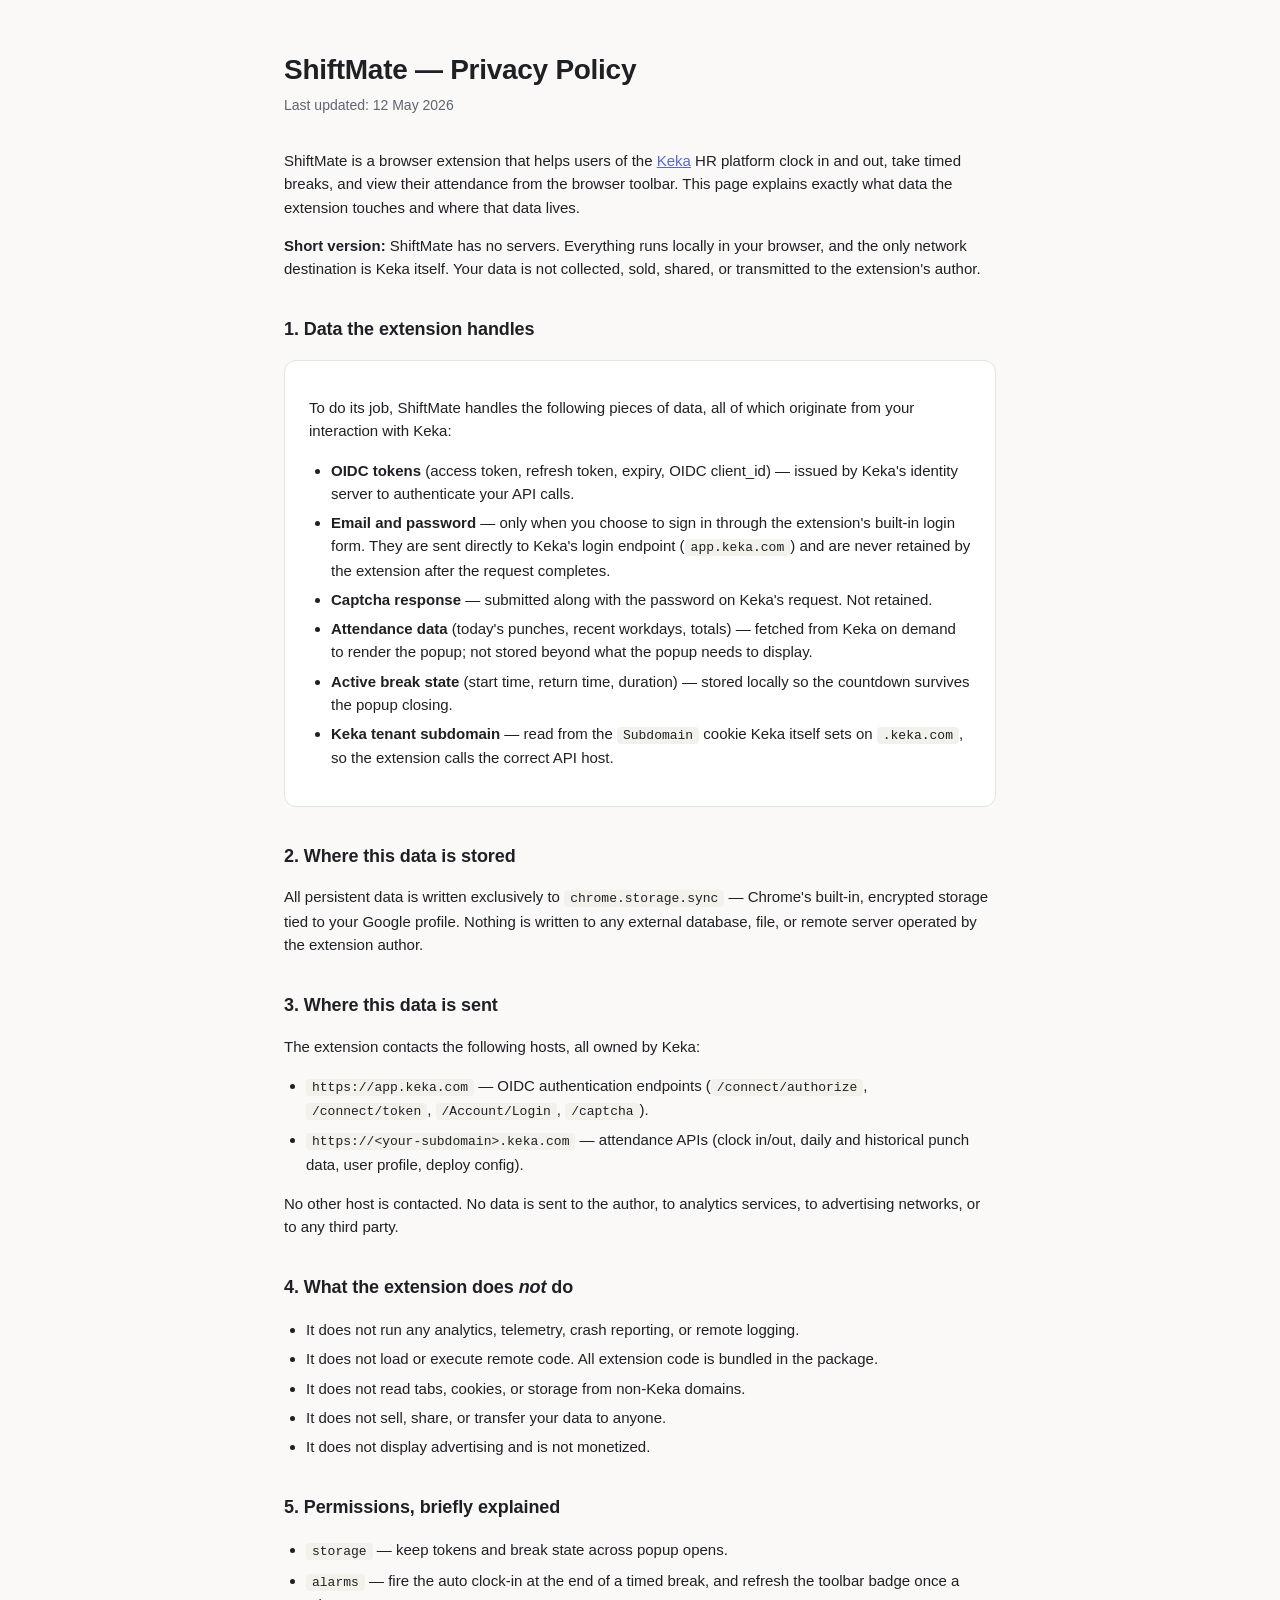
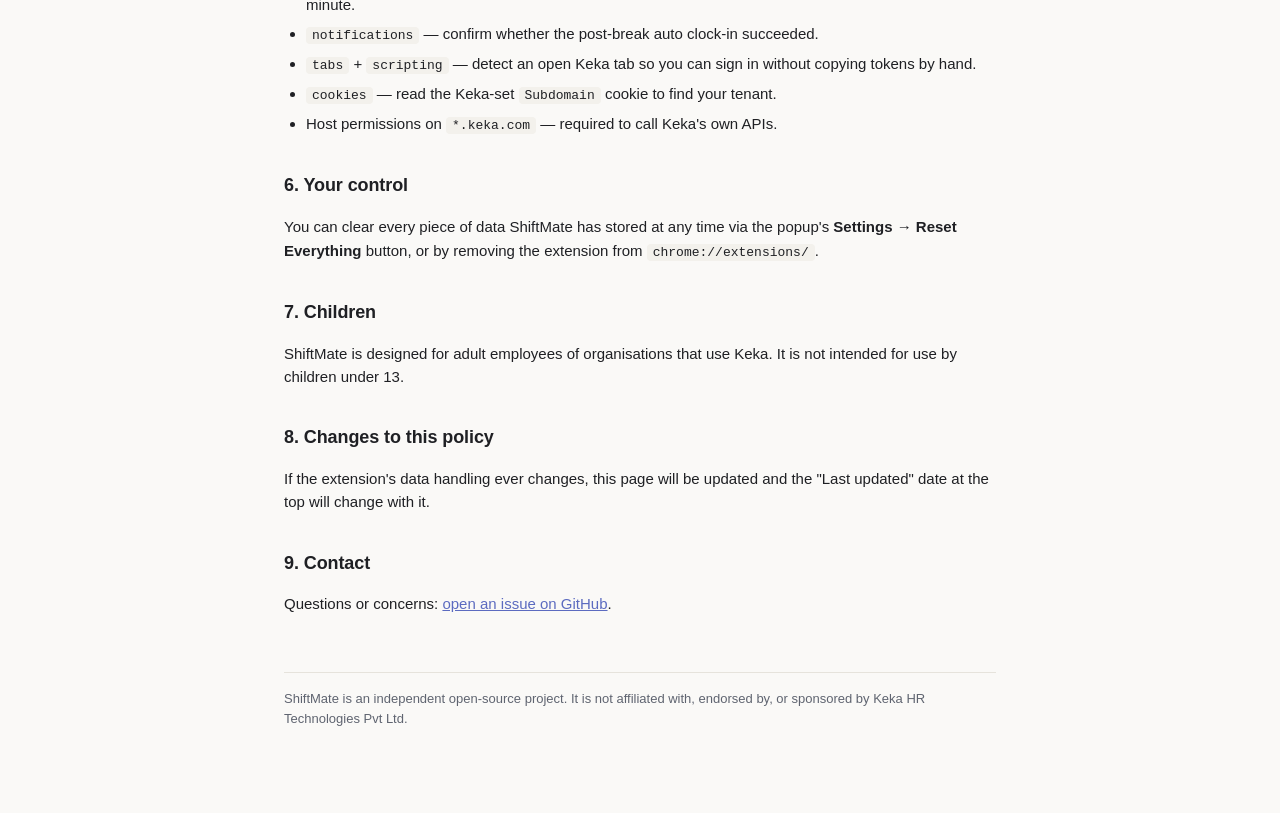
==== docs/index.html @ 7f5666b9 "Initial commit — ShiftMate Keka companion extension MV3 Chrome extension: one-click punch in/out, ti" ====
<!doctype html>
<html lang="en">
<head>
  <meta charset="utf-8">
  <meta name="viewport" content="width=device-width,initial-scale=1">
  <title>ShiftMate — Privacy Policy</title>
  <style>
    :root {
      --bg: #faf9f7;
      --surface: #ffffff;
      --text: #1f2024;
      --muted: #5f6470;
      --border: #e6e3dc;
      --primary: #5c6bc0;
      --code-bg: #f3f1ec;
    }
    @media (prefers-color-scheme: dark) {
      :root {
        --bg: #15161a;
        --surface: #1c1e23;
        --text: #e9eaee;
        --muted: #9aa0aa;
        --border: #2a2d34;
        --primary: #7986cb;
        --code-bg: #23262d;
      }
    }
    * { box-sizing: border-box; }
    html, body {
      margin: 0;
      background: var(--bg);
      color: var(--text);
      font-family: -apple-system, BlinkMacSystemFont, "Segoe UI", Roboto, Helvetica, Arial, sans-serif;
      line-height: 1.55;
    }
    main {
      max-width: 760px;
      margin: 0 auto;
      padding: 48px 24px 96px;
    }
    header { margin-bottom: 32px; }
    h1 {
      margin: 0 0 4px;
      font-size: 28px;
      letter-spacing: -0.01em;
    }
    header .subtitle {
      color: var(--muted);
      font-size: 14px;
    }
    h2 {
      margin-top: 36px;
      margin-bottom: 8px;
      font-size: 18px;
      letter-spacing: -0.005em;
    }
    p, li { font-size: 15px; }
    ul { padding-left: 22px; }
    li { margin-bottom: 6px; }
    a { color: var(--primary); }
    code {
      background: var(--code-bg);
      padding: 1px 6px;
      border-radius: 4px;
      font-size: 13px;
      font-family: ui-monospace, SFMono-Regular, Menlo, monospace;
    }
    .card {
      background: var(--surface);
      border: 1px solid var(--border);
      border-radius: 12px;
      padding: 20px 24px;
      margin-top: 16px;
    }
    .footer {
      margin-top: 56px;
      padding-top: 16px;
      border-top: 1px solid var(--border);
      font-size: 13px;
      color: var(--muted);
    }
  </style>
</head>
<body>
  <main>
    <header>
      <h1>ShiftMate — Privacy Policy</h1>
      <div class="subtitle">Last updated: 12 May 2026</div>
    </header>

    <p>
      ShiftMate is a browser extension that helps users of the
      <a href="https://www.keka.com/">Keka</a> HR platform clock in and out,
      take timed breaks, and view their attendance from the browser toolbar.
      This page explains exactly what data the extension touches and where
      that data lives.
    </p>

    <p>
      <strong>Short version:</strong> ShiftMate has no servers. Everything
      runs locally in your browser, and the only network destination is
      Keka itself. Your data is not collected, sold, shared, or transmitted
      to the extension's author.
    </p>

    <h2>1. Data the extension handles</h2>
    <div class="card">
      <p>To do its job, ShiftMate handles the following pieces of data, all
      of which originate from your interaction with Keka:</p>
      <ul>
        <li>
          <strong>OIDC tokens</strong> (access token, refresh token, expiry,
          OIDC client_id) — issued by Keka's identity server to authenticate
          your API calls.
        </li>
        <li>
          <strong>Email and password</strong> — only when you choose to sign
          in through the extension's built-in login form. They are sent
          directly to Keka's login endpoint (<code>app.keka.com</code>) and
          are never retained by the extension after the request completes.
        </li>
        <li>
          <strong>Captcha response</strong> — submitted along with the
          password on Keka's request. Not retained.
        </li>
        <li>
          <strong>Attendance data</strong> (today's punches, recent
          workdays, totals) — fetched from Keka on demand to render the
          popup; not stored beyond what the popup needs to display.
        </li>
        <li>
          <strong>Active break state</strong> (start time, return time,
          duration) — stored locally so the countdown survives the popup
          closing.
        </li>
        <li>
          <strong>Keka tenant subdomain</strong> — read from the
          <code>Subdomain</code> cookie Keka itself sets on
          <code>.keka.com</code>, so the extension calls the correct API
          host.
        </li>
      </ul>
    </div>

    <h2>2. Where this data is stored</h2>
    <p>
      All persistent data is written exclusively to
      <code>chrome.storage.sync</code> — Chrome's built-in, encrypted
      storage tied to your Google profile. Nothing is written to any
      external database, file, or remote server operated by the extension
      author.
    </p>

    <h2>3. Where this data is sent</h2>
    <p>The extension contacts the following hosts, all owned by Keka:</p>
    <ul>
      <li><code>https://app.keka.com</code> — OIDC authentication endpoints (<code>/connect/authorize</code>, <code>/connect/token</code>, <code>/Account/Login</code>, <code>/captcha</code>).</li>
      <li><code>https://&lt;your-subdomain&gt;.keka.com</code> — attendance APIs (clock in/out, daily and historical punch data, user profile, deploy config).</li>
    </ul>
    <p>
      No other host is contacted. No data is sent to the author, to
      analytics services, to advertising networks, or to any third party.
    </p>

    <h2>4. What the extension does <em>not</em> do</h2>
    <ul>
      <li>It does not run any analytics, telemetry, crash reporting, or remote logging.</li>
      <li>It does not load or execute remote code. All extension code is bundled in the package.</li>
      <li>It does not read tabs, cookies, or storage from non-Keka domains.</li>
      <li>It does not sell, share, or transfer your data to anyone.</li>
      <li>It does not display advertising and is not monetized.</li>
    </ul>

    <h2>5. Permissions, briefly explained</h2>
    <ul>
      <li><code>storage</code> — keep tokens and break state across popup opens.</li>
      <li><code>alarms</code> — fire the auto clock-in at the end of a timed break, and refresh the toolbar badge once a minute.</li>
      <li><code>notifications</code> — confirm whether the post-break auto clock-in succeeded.</li>
      <li><code>tabs</code> + <code>scripting</code> — detect an open Keka tab so you can sign in without copying tokens by hand.</li>
      <li><code>cookies</code> — read the Keka-set <code>Subdomain</code> cookie to find your tenant.</li>
      <li>Host permissions on <code>*.keka.com</code> — required to call Keka's own APIs.</li>
    </ul>

    <h2>6. Your control</h2>
    <p>
      You can clear every piece of data ShiftMate has stored at any time
      via the popup's <strong>Settings → Reset Everything</strong> button,
      or by removing the extension from
      <code>chrome://extensions/</code>.
    </p>

    <h2>7. Children</h2>
    <p>
      ShiftMate is designed for adult employees of organisations that use
      Keka. It is not intended for use by children under 13.
    </p>

    <h2>8. Changes to this policy</h2>
    <p>
      If the extension's data handling ever changes, this page will be
      updated and the "Last updated" date at the top will change with it.
    </p>

    <h2>9. Contact</h2>
    <p>
      Questions or concerns:
      <a href="https://github.com/pankaj1980patel/shiftmaker/issues">open an issue on GitHub</a>.
    </p>

    <div class="footer">
      ShiftMate is an independent open-source project. It is not affiliated
      with, endorsed by, or sponsored by Keka HR Technologies Pvt Ltd.
    </div>
  </main>
</body>
</html>
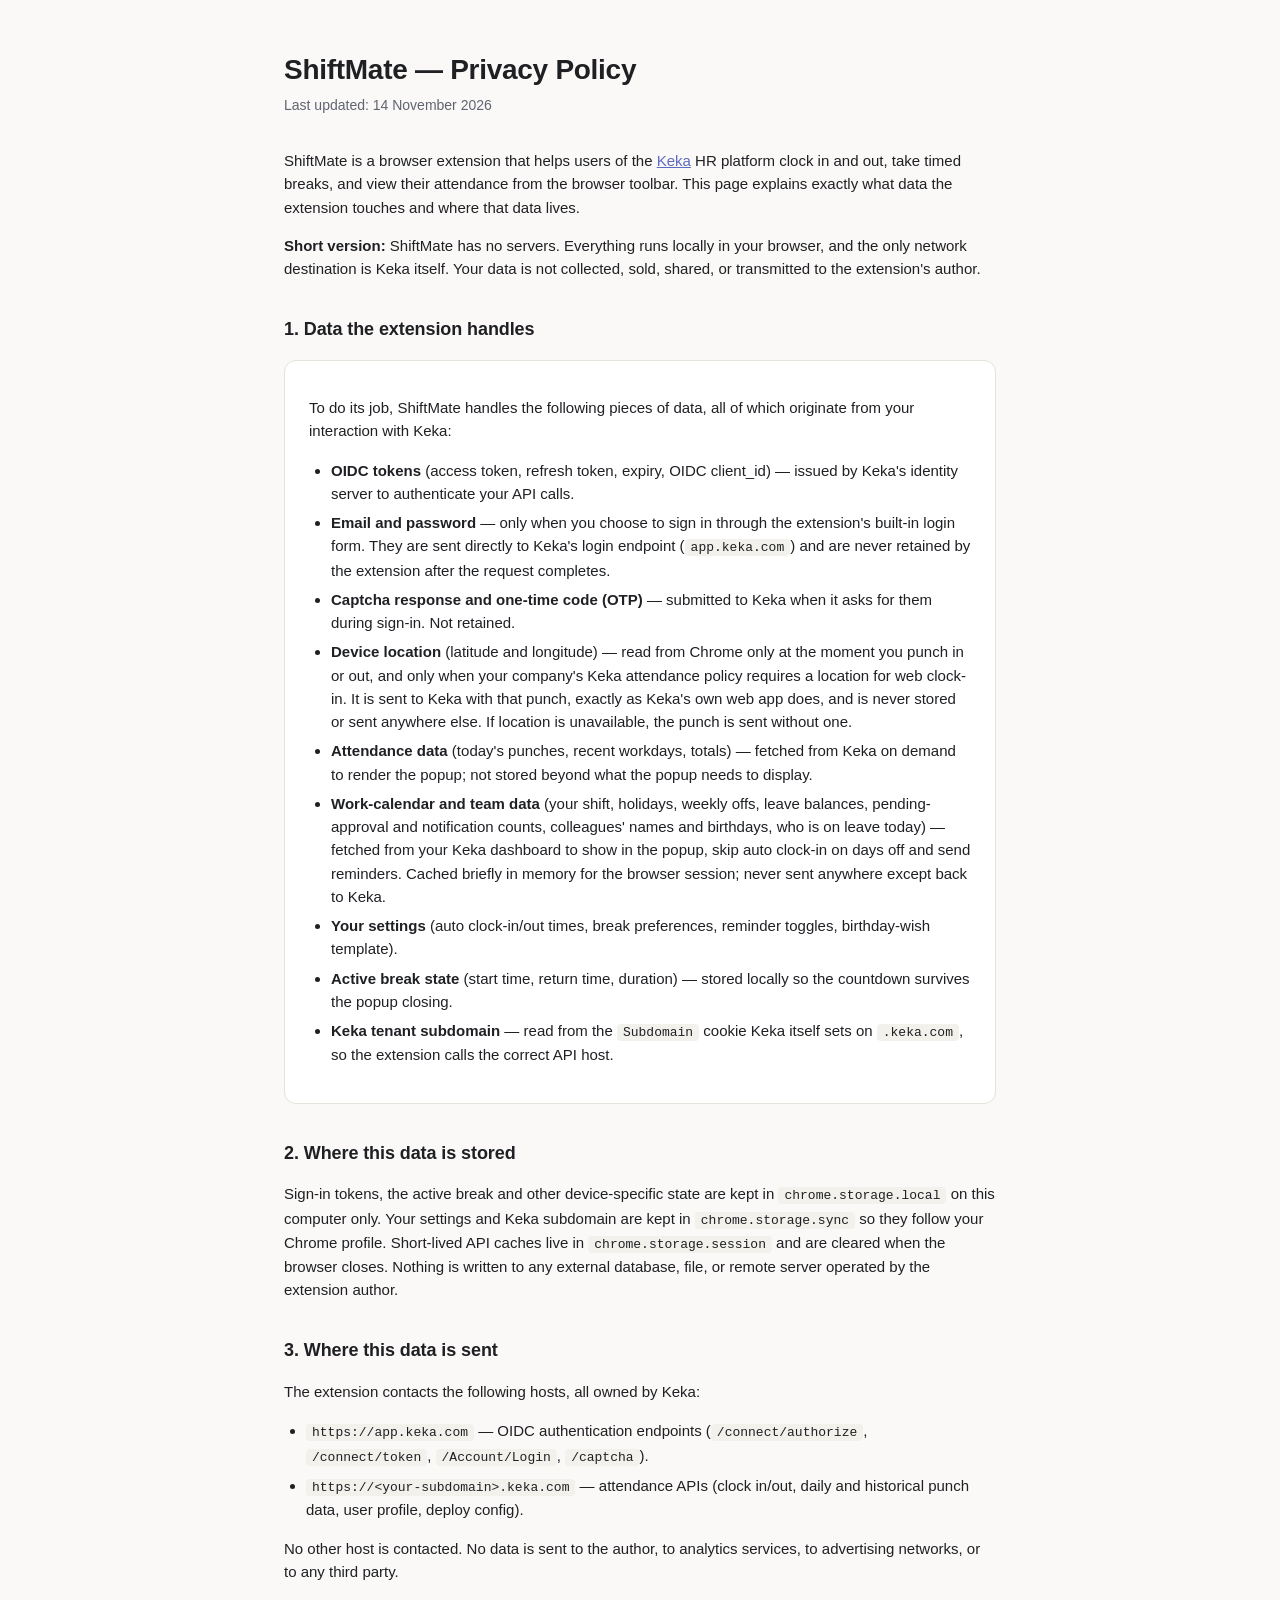
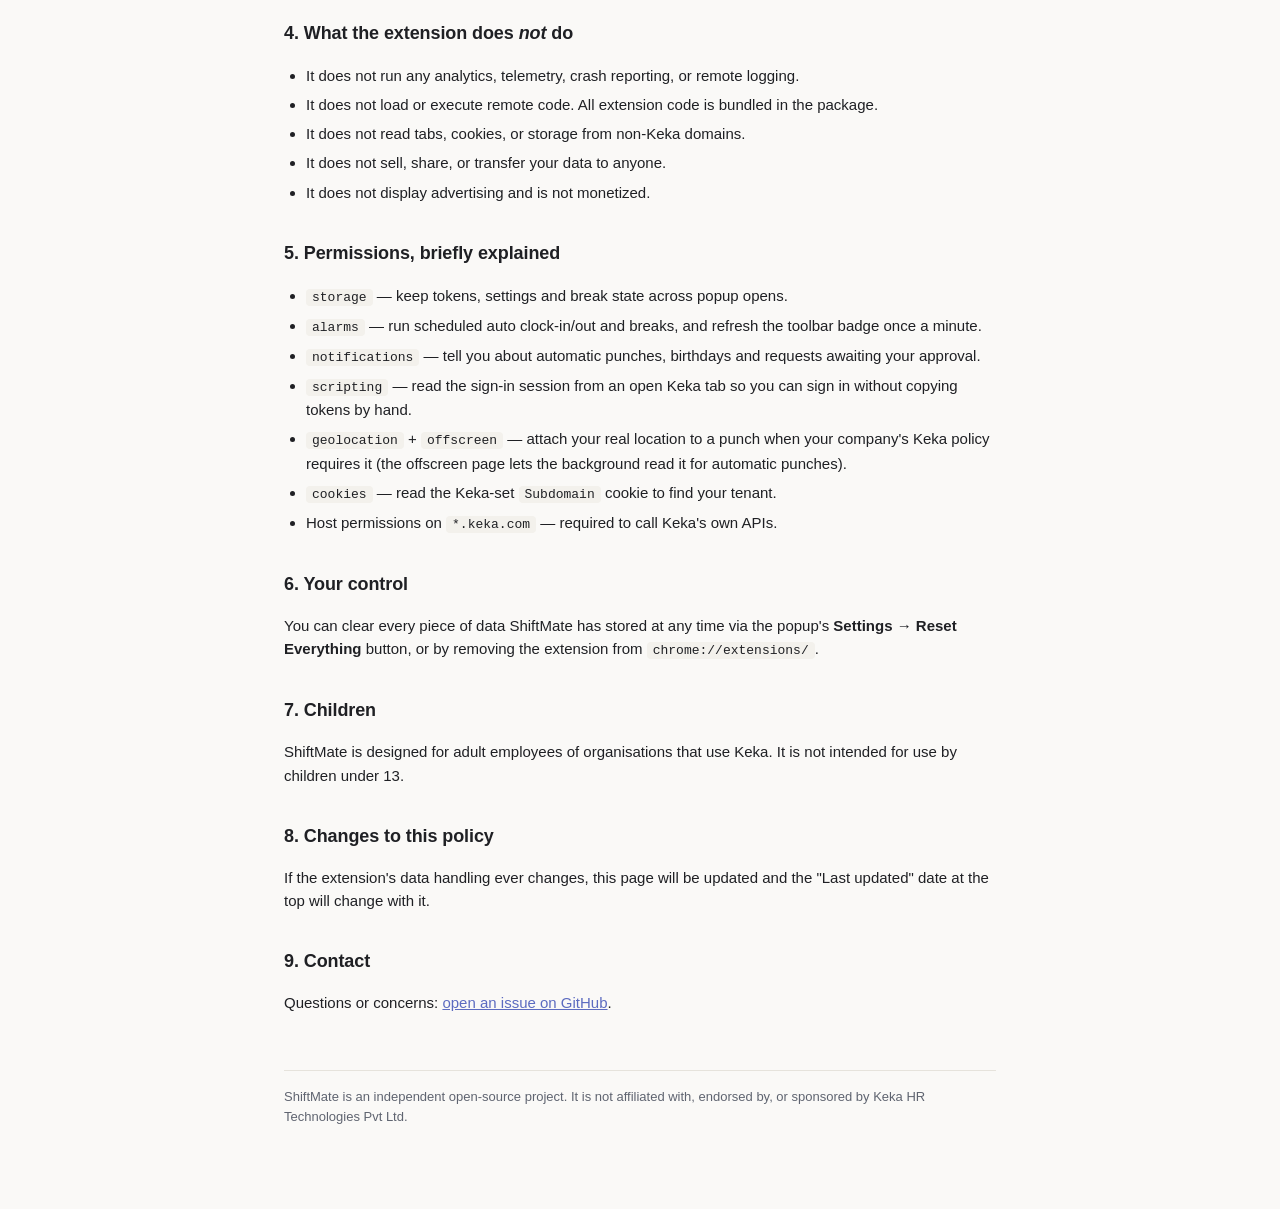
==== commit f5fd0edf: "ShiftMate v1.3.0 Features - OTP (2FA) sign-in, device-local token storage, rotation-safe refresh - R" ====
--- a/docs/index.html
+++ b/docs/index.html
@@ -85,7 +85,7 @@
   <main>
     <header>
       <h1>ShiftMate — Privacy Policy</h1>
-      <div class="subtitle">Last updated: 12 May 2026</div>
+      <div class="subtitle">Last updated: 14 November 2026</div>
     </header>
 
     <p>
@@ -120,13 +120,34 @@
           are never retained by the extension after the request completes.
         </li>
         <li>
-          <strong>Captcha response</strong> — submitted along with the
-          password on Keka's request. Not retained.
+          <strong>Captcha response and one-time code (OTP)</strong> —
+          submitted to Keka when it asks for them during sign-in. Not
+          retained.
+        </li>
+        <li>
+          <strong>Device location</strong> (latitude and longitude) — read
+          from Chrome only at the moment you punch in or out, and only when
+          your company's Keka attendance policy requires a location for web
+          clock-in. It is sent to Keka with that punch, exactly as Keka's own
+          web app does, and is never stored or sent anywhere else. If
+          location is unavailable, the punch is sent without one.
         </li>
         <li>
           <strong>Attendance data</strong> (today's punches, recent
           workdays, totals) — fetched from Keka on demand to render the
           popup; not stored beyond what the popup needs to display.
+        </li>
+        <li>
+          <strong>Work-calendar and team data</strong> (your shift, holidays,
+          weekly offs, leave balances, pending-approval and notification
+          counts, colleagues' names and birthdays, who is on leave today) —
+          fetched from your Keka dashboard to show in the popup, skip auto
+          clock-in on days off and send reminders. Cached briefly in memory
+          for the browser session; never sent anywhere except back to Keka.
+        </li>
+        <li>
+          <strong>Your settings</strong> (auto clock-in/out times, break
+          preferences, reminder toggles, birthday-wish template).
         </li>
         <li>
           <strong>Active break state</strong> (start time, return time,
@@ -144,9 +165,12 @@
 
     <h2>2. Where this data is stored</h2>
     <p>
-      All persistent data is written exclusively to
-      <code>chrome.storage.sync</code> — Chrome's built-in, encrypted
-      storage tied to your Google profile. Nothing is written to any
+      Sign-in tokens, the active break and other device-specific state are
+      kept in <code>chrome.storage.local</code> on this computer only.
+      Your settings and Keka subdomain are kept in
+      <code>chrome.storage.sync</code> so they follow your Chrome profile.
+      Short-lived API caches live in <code>chrome.storage.session</code> and
+      are cleared when the browser closes. Nothing is written to any
       external database, file, or remote server operated by the extension
       author.
     </p>
@@ -173,10 +197,11 @@
 
     <h2>5. Permissions, briefly explained</h2>
     <ul>
-      <li><code>storage</code> — keep tokens and break state across popup opens.</li>
-      <li><code>alarms</code> — fire the auto clock-in at the end of a timed break, and refresh the toolbar badge once a minute.</li>
-      <li><code>notifications</code> — confirm whether the post-break auto clock-in succeeded.</li>
-      <li><code>tabs</code> + <code>scripting</code> — detect an open Keka tab so you can sign in without copying tokens by hand.</li>
+      <li><code>storage</code> — keep tokens, settings and break state across popup opens.</li>
+      <li><code>alarms</code> — run scheduled auto clock-in/out and breaks, and refresh the toolbar badge once a minute.</li>
+      <li><code>notifications</code> — tell you about automatic punches, birthdays and requests awaiting your approval.</li>
+      <li><code>scripting</code> — read the sign-in session from an open Keka tab so you can sign in without copying tokens by hand.</li>
+      <li><code>geolocation</code> + <code>offscreen</code> — attach your real location to a punch when your company's Keka policy requires it (the offscreen page lets the background read it for automatic punches).</li>
       <li><code>cookies</code> — read the Keka-set <code>Subdomain</code> cookie to find your tenant.</li>
       <li>Host permissions on <code>*.keka.com</code> — required to call Keka's own APIs.</li>
     </ul>
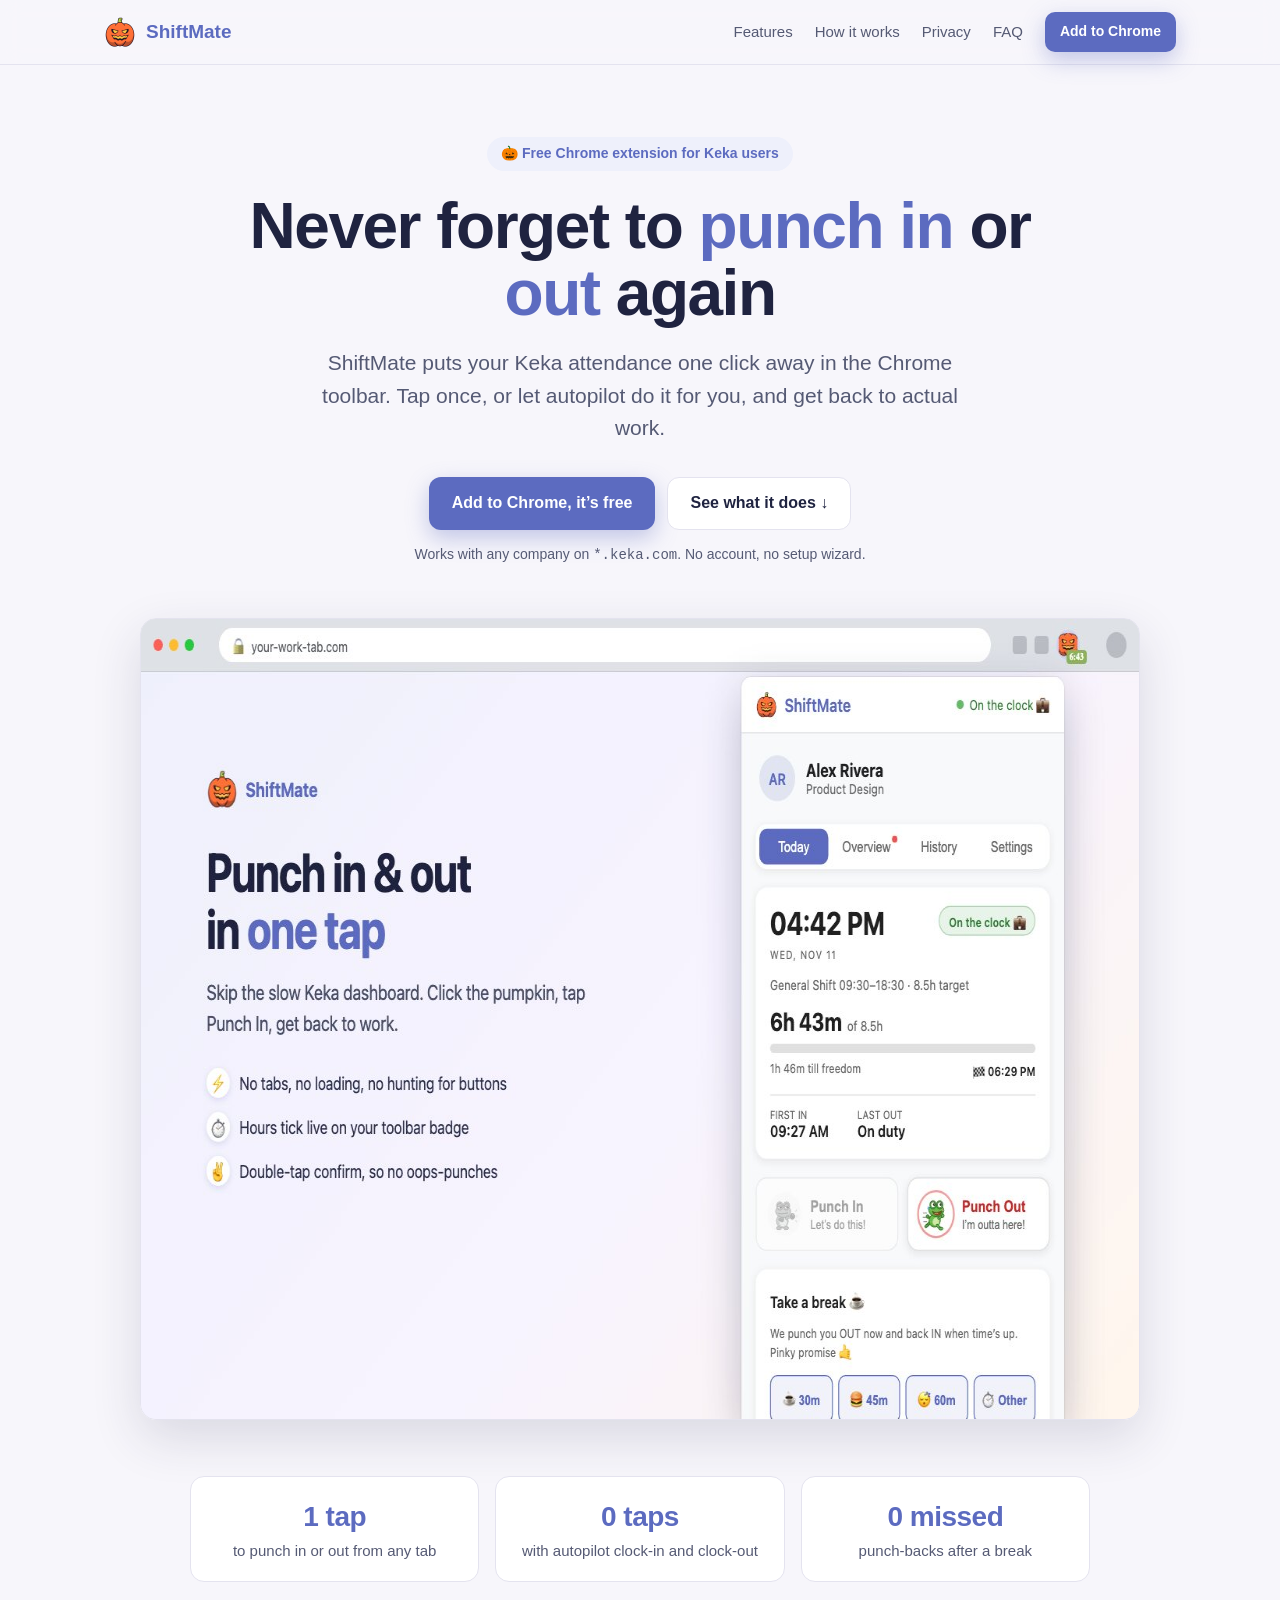
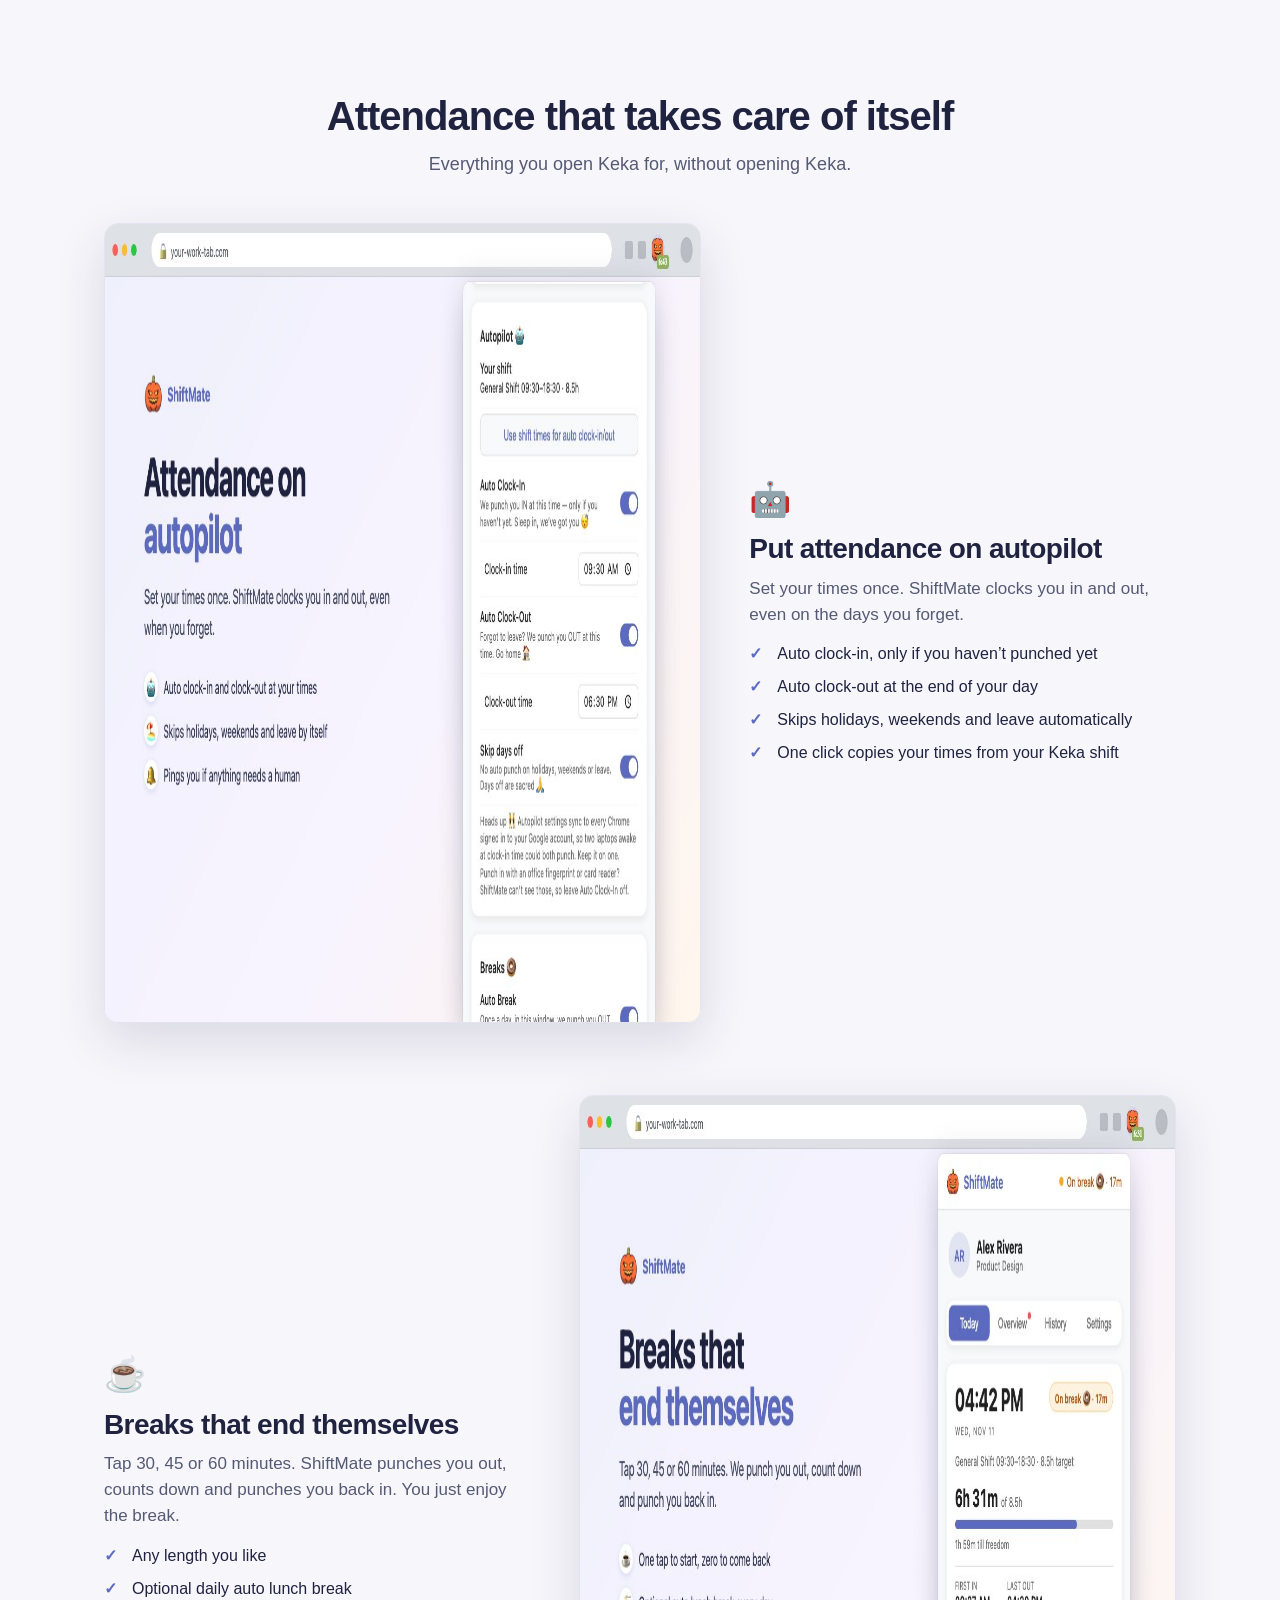
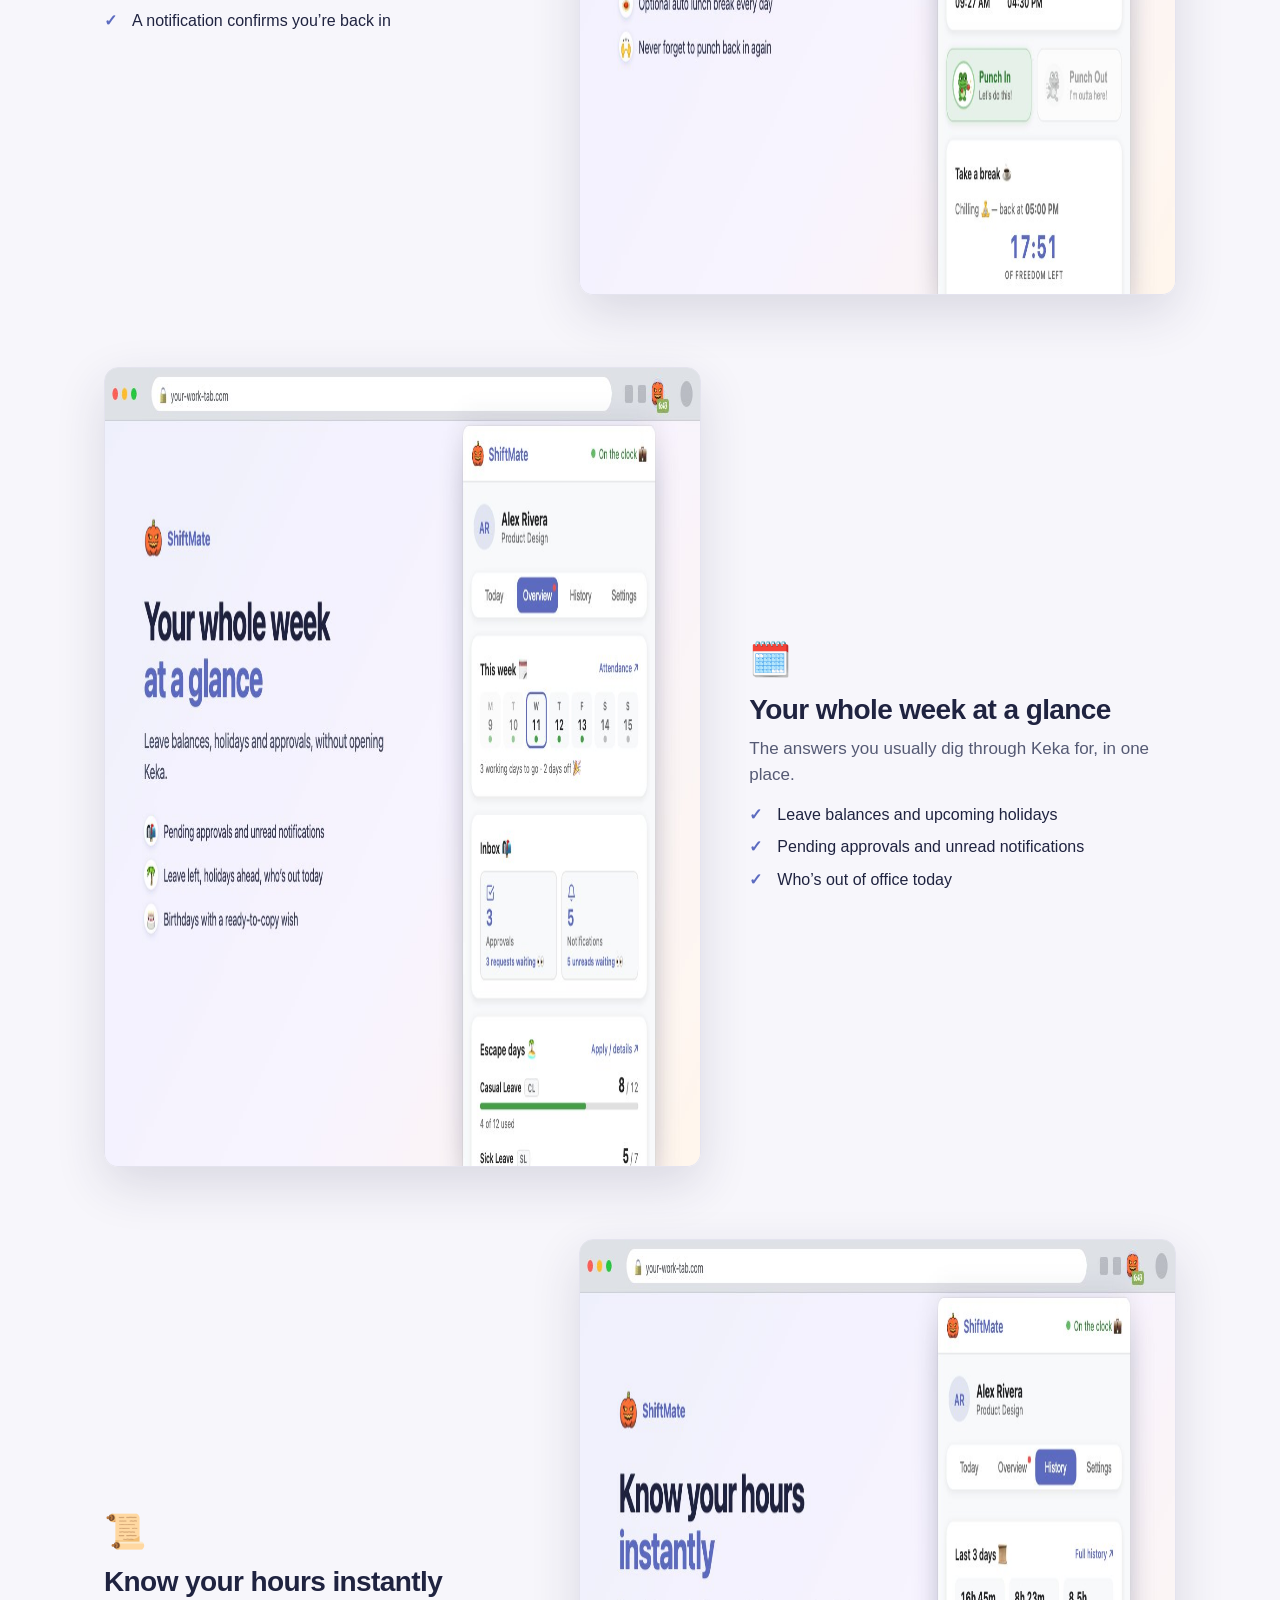
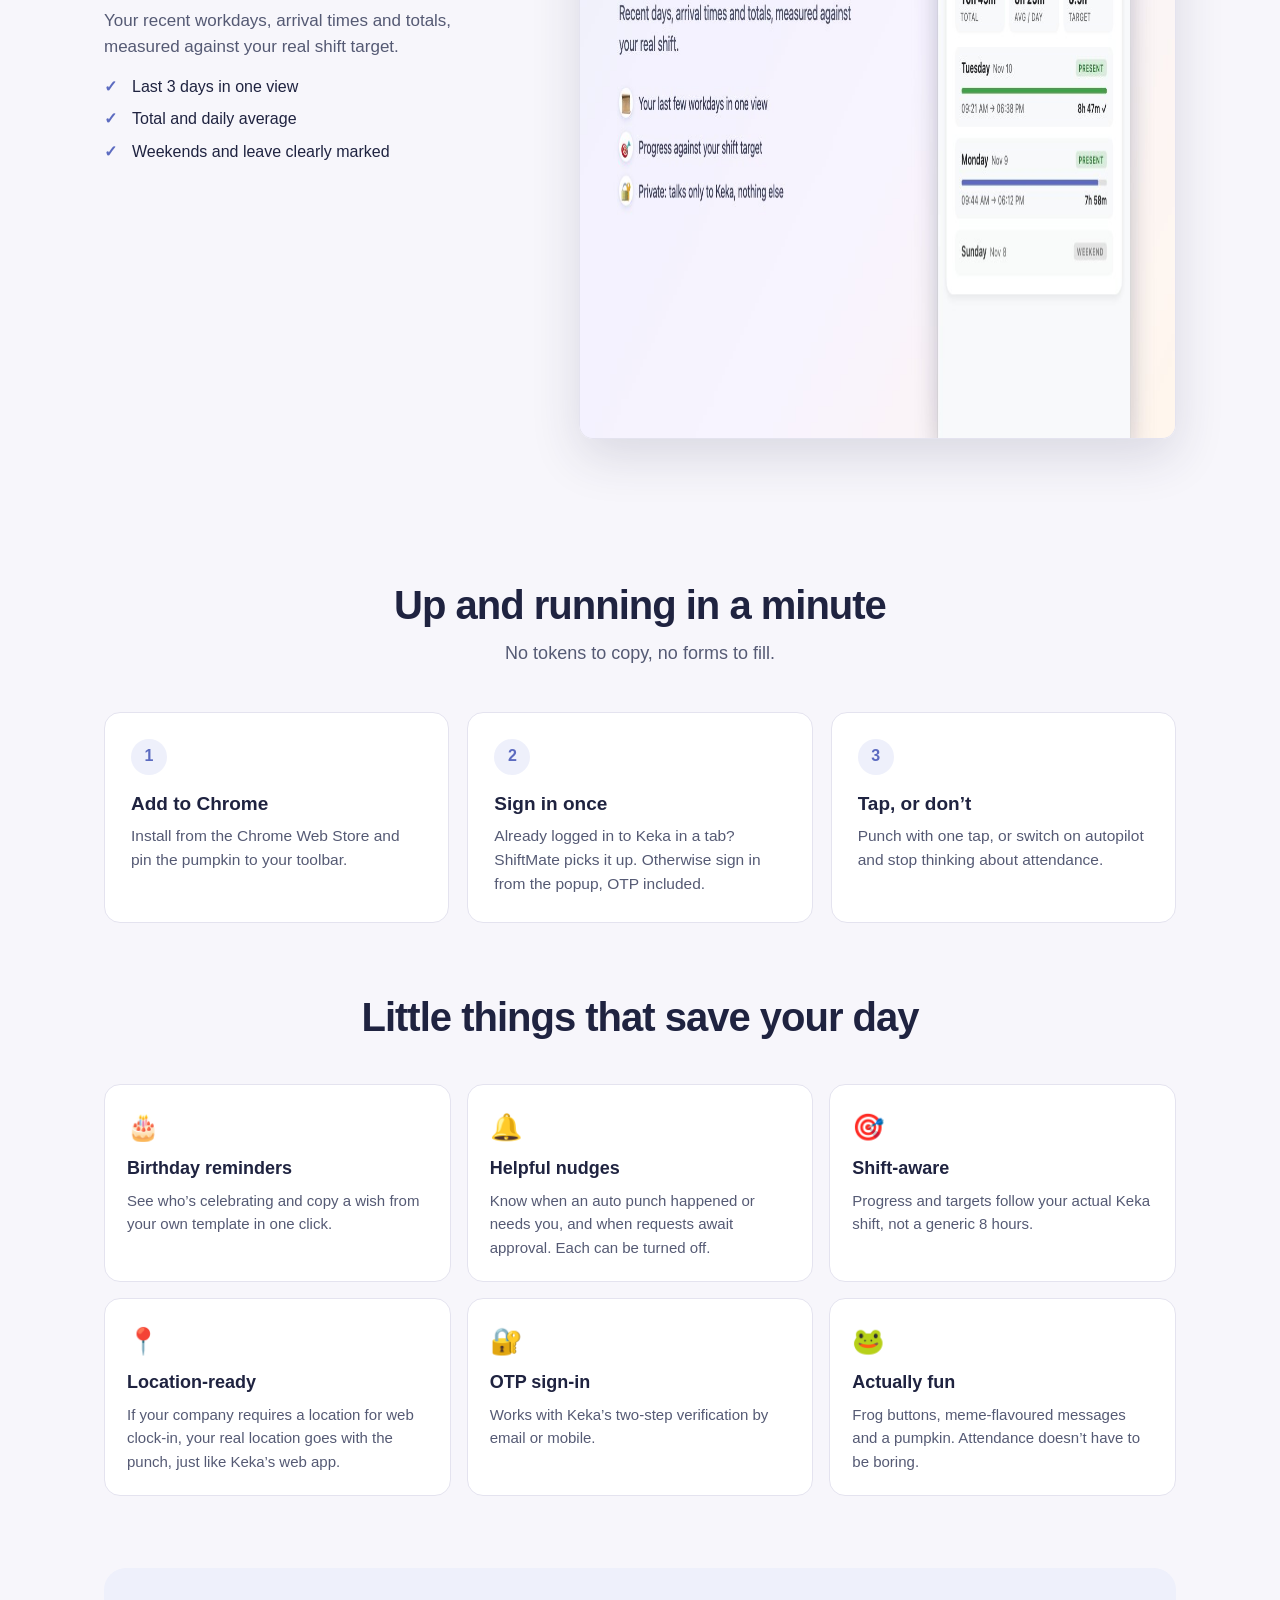
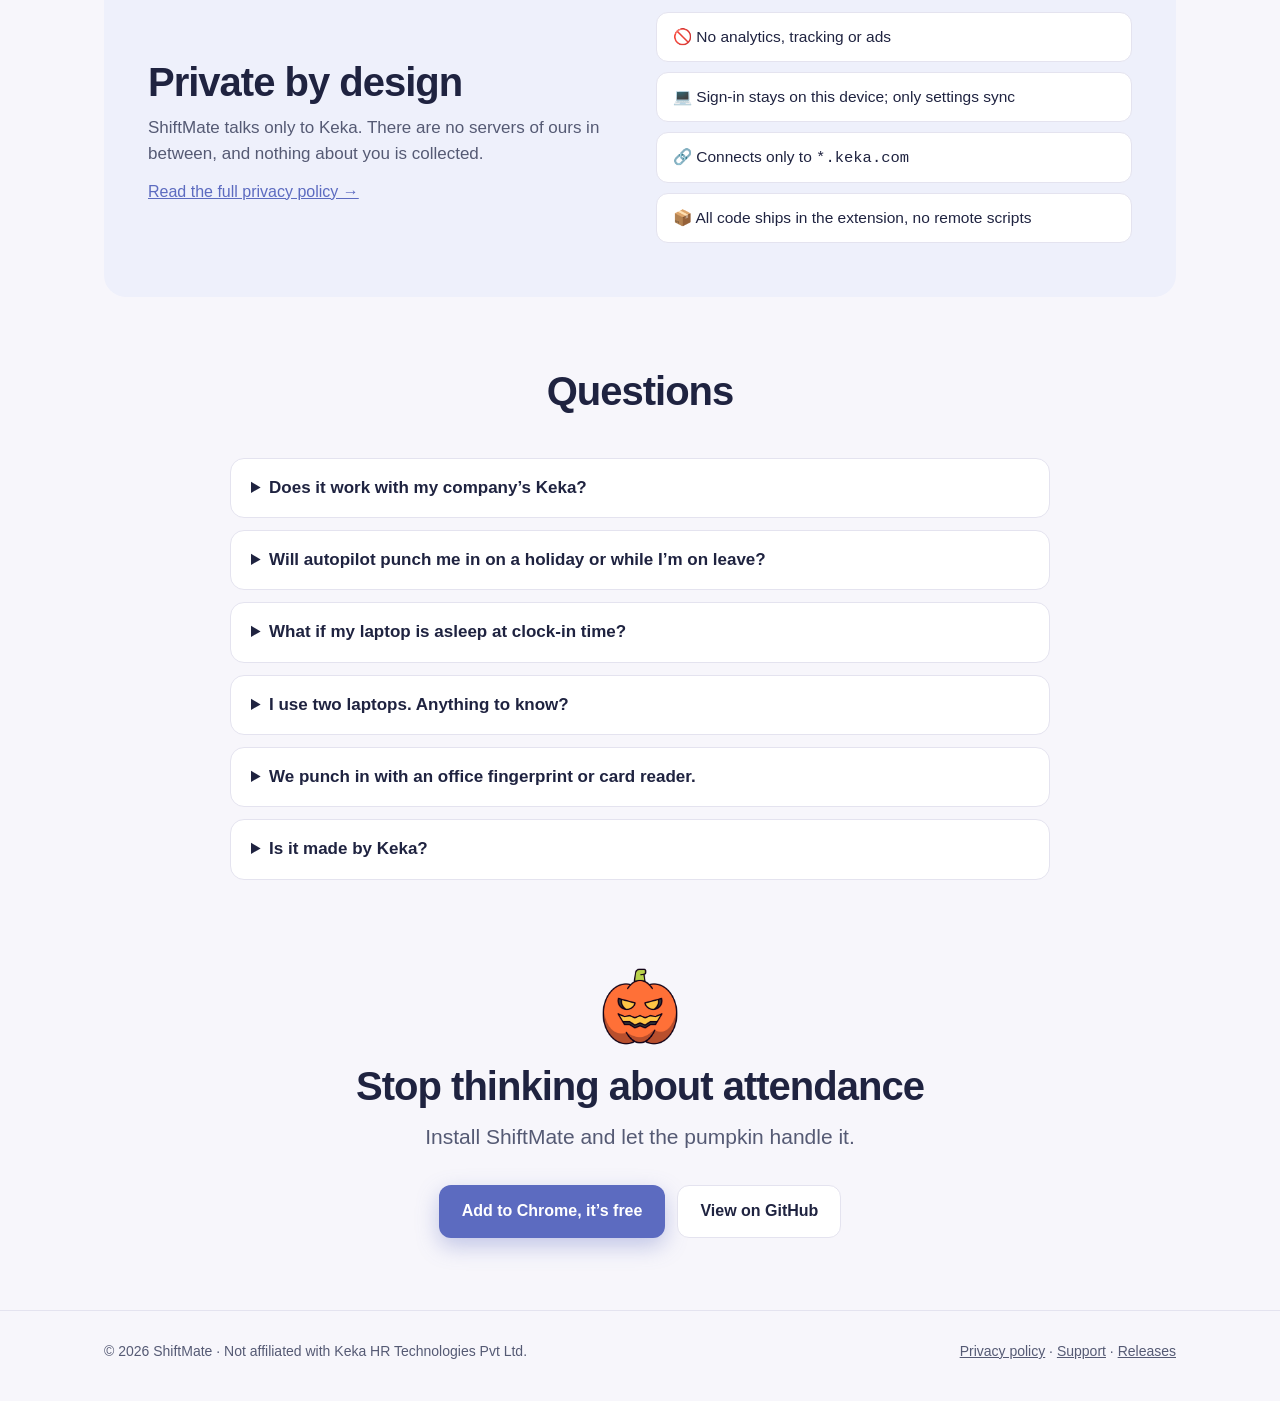
==== commit f31b8d24: "Add ShiftMate landing page on GitHub Pages - New landing page at docs/index.html focused on convenie" ====
--- a/docs/index.html
+++ b/docs/index.html
@@ -1,241 +1,345 @@
-<!doctype html>
+<!DOCTYPE html>
 <html lang="en">
 <head>
   <meta charset="utf-8">
-  <meta name="viewport" content="width=device-width,initial-scale=1">
-  <title>ShiftMate — Privacy Policy</title>
+  <meta name="viewport" content="width=device-width, initial-scale=1">
+  <title>ShiftMate: Keka attendance in one click</title>
+  <meta name="description" content="Never forget to punch in or out again. ShiftMate puts Keka attendance one click away in your Chrome toolbar, with autopilot clock-in/out, self-ending breaks and your whole week at a glance.">
+  <meta property="og:title" content="ShiftMate: Keka attendance in one click">
+  <meta property="og:description" content="Punch in with one tap, put attendance on autopilot, and let breaks end themselves.">
+  <meta property="og:image" content="https://pankaj1980patel.github.io/shiftmaker/assets/01-one-tap-punch.jpg">
+  <meta name="twitter:card" content="summary_large_image">
+  <link rel="icon" href="assets/pumpkin-128.png">
   <style>
     :root {
-      --bg: #faf9f7;
+      --bg: #f7f6fb;
       --surface: #ffffff;
-      --text: #1f2024;
-      --muted: #5f6470;
-      --border: #e6e3dc;
+      --text: #1f2340;
+      --muted: #555a74;
+      --border: #e4e3ef;
       --primary: #5c6bc0;
-      --code-bg: #f3f1ec;
+      --primary-ink: #ffffff;
+      --accent: #ff9f43;
+      --tint: #eef0fb;
+      --shadow: 0 18px 50px rgba(40, 44, 80, .14);
     }
     @media (prefers-color-scheme: dark) {
       :root {
-        --bg: #15161a;
-        --surface: #1c1e23;
-        --text: #e9eaee;
-        --muted: #9aa0aa;
-        --border: #2a2d34;
-        --primary: #7986cb;
-        --code-bg: #23262d;
+        --bg: #14151b;
+        --surface: #1c1e26;
+        --text: #eceef6;
+        --muted: #a3a8bd;
+        --border: #2b2e3a;
+        --primary: #8e9ae0;
+        --primary-ink: #14151b;
+        --tint: #20233a;
+        --shadow: 0 18px 50px rgba(0, 0, 0, .45);
       }
     }
     * { box-sizing: border-box; }
-    html, body {
+    html { scroll-behavior: smooth; }
+    body {
       margin: 0;
       background: var(--bg);
       color: var(--text);
       font-family: -apple-system, BlinkMacSystemFont, "Segoe UI", Roboto, Helvetica, Arial, sans-serif;
       line-height: 1.55;
     }
-    main {
-      max-width: 760px;
-      margin: 0 auto;
-      padding: 48px 24px 96px;
+    a { color: var(--primary); }
+    img { max-width: 100%; display: block; }
+    .wrap { max-width: 1120px; margin: 0 auto; padding: 0 24px; }
+
+    /* Nav */
+    nav { position: sticky; top: 0; z-index: 10; background: color-mix(in srgb, var(--bg) 88%, transparent); backdrop-filter: blur(10px); border-bottom: 1px solid var(--border); }
+    nav .wrap { display: flex; align-items: center; justify-content: space-between; height: 64px; }
+    .logo { display: flex; align-items: center; gap: 10px; font-weight: 750; font-size: 19px; color: var(--primary); text-decoration: none; }
+    .logo img { width: 32px; height: 32px; }
+    nav ul { display: flex; gap: 22px; list-style: none; margin: 0; padding: 0; align-items: center; }
+    nav ul a { color: var(--muted); text-decoration: none; font-size: 15px; }
+    nav ul a:hover { color: var(--text); }
+    @media (max-width: 720px) { nav ul li.hide-sm { display: none; } }
+
+    /* Buttons */
+    .btn { display: inline-flex; align-items: center; gap: 8px; padding: 13px 22px; border-radius: 12px; font-weight: 650; font-size: 16px; text-decoration: none; border: 1px solid transparent; transition: transform .12s ease, box-shadow .12s ease; }
+    .btn:hover { transform: translateY(-1px); }
+    .btn-primary { background: var(--primary); color: var(--primary-ink); box-shadow: 0 8px 22px color-mix(in srgb, var(--primary) 35%, transparent); }
+    .btn-ghost { background: var(--surface); color: var(--text); border-color: var(--border); }
+    .btn-sm { padding: 8px 14px; font-size: 14px; border-radius: 10px; }
+
+    /* Hero */
+    .hero { padding: 72px 0 40px; text-align: center; }
+    .pill { display: inline-block; background: var(--tint); color: var(--primary); font-weight: 650; font-size: 14px; padding: 6px 14px; border-radius: 999px; margin-bottom: 22px; }
+    h1 { font-size: clamp(38px, 6vw, 64px); line-height: 1.05; letter-spacing: -1.5px; margin: 0 auto 20px; max-width: 860px; }
+    h1 em { font-style: normal; color: var(--primary); }
+    .lead { font-size: clamp(18px, 2.2vw, 21px); color: var(--muted); max-width: 680px; margin: 0 auto 32px; }
+    .cta { display: flex; gap: 12px; justify-content: center; flex-wrap: wrap; }
+    .fine { color: var(--muted); font-size: 14px; margin-top: 14px; }
+    .hero-shot { margin: 52px auto 0; border-radius: 16px; overflow: hidden; box-shadow: var(--shadow); border: 1px solid var(--border); max-width: 1000px; }
+
+    /* Time saved strip */
+    .strip { display: grid; grid-template-columns: repeat(3, 1fr); gap: 16px; margin: 56px auto 0; max-width: 900px; }
+    .strip div { background: var(--surface); border: 1px solid var(--border); border-radius: 14px; padding: 18px 20px; text-align: center; }
+    .strip b { display: block; font-size: 28px; color: var(--primary); letter-spacing: -.5px; }
+    .strip span { color: var(--muted); font-size: 15px; }
+    @media (max-width: 720px) { .strip { grid-template-columns: 1fr; } }
+
+    /* Sections */
+    section { padding: 72px 0; }
+    .section-head { text-align: center; max-width: 680px; margin: 0 auto 44px; }
+    h2 { font-size: clamp(28px, 4vw, 40px); letter-spacing: -1px; line-height: 1.12; margin: 0 0 12px; }
+    .section-head p { color: var(--muted); font-size: 18px; margin: 0; }
+
+    /* Feature rows */
+    .feature { display: grid; grid-template-columns: 5fr 7fr; gap: 48px; align-items: center; margin-bottom: 72px; }
+    .feature:nth-child(even) { grid-template-columns: 7fr 5fr; }
+    .feature:nth-child(even) .feature-text { order: 2; }
+    .feature-text .emoji { font-size: 34px; }
+    .feature-text h3 { font-size: 28px; letter-spacing: -.6px; margin: 8px 0 10px; line-height: 1.15; }
+    .feature-text p { color: var(--muted); font-size: 17px; margin: 0 0 14px; }
+    .feature-text ul { margin: 0; padding: 0; list-style: none; }
+    .feature-text li { padding-left: 28px; position: relative; margin-bottom: 8px; font-size: 16px; }
+    .feature-text li::before { content: "✓"; position: absolute; left: 0; color: var(--primary); font-weight: 800; }
+    .feature img { border-radius: 14px; box-shadow: var(--shadow); border: 1px solid var(--border); }
+    @media (max-width: 860px) {
+      .feature, .feature:nth-child(even) { grid-template-columns: 1fr; gap: 22px; }
+      .feature:nth-child(even) .feature-text { order: 0; }
     }
-    header { margin-bottom: 32px; }
-    h1 {
-      margin: 0 0 4px;
-      font-size: 28px;
-      letter-spacing: -0.01em;
-    }
-    header .subtitle {
-      color: var(--muted);
-      font-size: 14px;
-    }
-    h2 {
-      margin-top: 36px;
-      margin-bottom: 8px;
-      font-size: 18px;
-      letter-spacing: -0.005em;
-    }
-    p, li { font-size: 15px; }
-    ul { padding-left: 22px; }
-    li { margin-bottom: 6px; }
-    a { color: var(--primary); }
-    code {
-      background: var(--code-bg);
-      padding: 1px 6px;
-      border-radius: 4px;
-      font-size: 13px;
-      font-family: ui-monospace, SFMono-Regular, Menlo, monospace;
-    }
-    .card {
-      background: var(--surface);
-      border: 1px solid var(--border);
-      border-radius: 12px;
-      padding: 20px 24px;
-      margin-top: 16px;
-    }
-    .footer {
-      margin-top: 56px;
-      padding-top: 16px;
-      border-top: 1px solid var(--border);
-      font-size: 13px;
-      color: var(--muted);
-    }
+
+    /* Steps */
+    .steps { display: grid; grid-template-columns: repeat(3, 1fr); gap: 18px; counter-reset: step; }
+    .step { background: var(--surface); border: 1px solid var(--border); border-radius: 16px; padding: 26px; position: relative; }
+    .step::before { counter-increment: step; content: counter(step); width: 36px; height: 36px; border-radius: 50%; background: var(--tint); color: var(--primary); font-weight: 800; display: flex; align-items: center; justify-content: center; margin-bottom: 14px; }
+    .step h3 { margin: 0 0 6px; font-size: 19px; }
+    .step p { margin: 0; color: var(--muted); font-size: 15.5px; }
+    @media (max-width: 860px) { .steps { grid-template-columns: 1fr; } }
+
+    /* Extras grid */
+    .grid { display: grid; grid-template-columns: repeat(3, 1fr); gap: 16px; }
+    .card { background: var(--surface); border: 1px solid var(--border); border-radius: 16px; padding: 22px; }
+    .card .emoji { font-size: 26px; }
+    .card h3 { margin: 8px 0 6px; font-size: 18px; }
+    .card p { margin: 0; color: var(--muted); font-size: 15px; }
+    @media (max-width: 860px) { .grid { grid-template-columns: 1fr 1fr; } }
+    @media (max-width: 560px) { .grid { grid-template-columns: 1fr; } }
+
+    /* Privacy band */
+    .band { background: var(--tint); border-radius: 22px; padding: 44px; display: grid; grid-template-columns: 1fr 1fr; gap: 32px; align-items: center; }
+    .band h2 { margin-bottom: 10px; }
+    .band p { color: var(--muted); margin: 0 0 12px; font-size: 17px; }
+    .band ul { margin: 0; padding: 0; list-style: none; }
+    .band li { background: var(--surface); border: 1px solid var(--border); border-radius: 12px; padding: 12px 16px; margin-bottom: 10px; font-size: 15.5px; }
+    @media (max-width: 860px) { .band { grid-template-columns: 1fr; padding: 28px; } }
+
+    /* FAQ */
+    details { background: var(--surface); border: 1px solid var(--border); border-radius: 14px; padding: 16px 20px; margin-bottom: 12px; max-width: 820px; margin-left: auto; margin-right: auto; }
+    summary { cursor: pointer; font-weight: 650; font-size: 17px; }
+    details p { color: var(--muted); margin: 10px 0 0; }
+
+    /* Final CTA + footer */
+    .final { text-align: center; }
+    .final img { width: 84px; height: 84px; margin: 0 auto 16px; }
+    footer { border-top: 1px solid var(--border); padding: 30px 0 40px; color: var(--muted); font-size: 14px; }
+    footer .wrap { display: flex; justify-content: space-between; gap: 16px; flex-wrap: wrap; }
+    footer a { color: var(--muted); }
   </style>
 </head>
 <body>
-  <main>
-    <header>
-      <h1>ShiftMate — Privacy Policy</h1>
-      <div class="subtitle">Last updated: 14 November 2026</div>
-    </header>
-
-    <p>
-      ShiftMate is a browser extension that helps users of the
-      <a href="https://www.keka.com/">Keka</a> HR platform clock in and out,
-      take timed breaks, and view their attendance from the browser toolbar.
-      This page explains exactly what data the extension touches and where
-      that data lives.
-    </p>
-
-    <p>
-      <strong>Short version:</strong> ShiftMate has no servers. Everything
-      runs locally in your browser, and the only network destination is
-      Keka itself. Your data is not collected, sold, shared, or transmitted
-      to the extension's author.
-    </p>
-
-    <h2>1. Data the extension handles</h2>
-    <div class="card">
-      <p>To do its job, ShiftMate handles the following pieces of data, all
-      of which originate from your interaction with Keka:</p>
+
+<nav>
+  <div class="wrap">
+    <a class="logo" href="#"><img src="assets/pumpkin-128.png" alt="">ShiftMate</a>
+    <ul>
+      <li class="hide-sm"><a href="#features">Features</a></li>
+      <li class="hide-sm"><a href="#how">How it works</a></li>
+      <li class="hide-sm"><a href="#privacy">Privacy</a></li>
+      <li class="hide-sm"><a href="#faq">FAQ</a></li>
+      <li><a class="btn btn-primary btn-sm" href="https://chromewebstore.google.com/detail/kjglhonepkcmbcapgbnnihoihhanhdee">Add to Chrome</a></li>
+    </ul>
+  </div>
+</nav>
+
+<header class="hero">
+  <div class="wrap">
+    <span class="pill">🎃 Free Chrome extension for Keka users</span>
+    <h1>Never forget to <em>punch in</em> or <em>out</em> again</h1>
+    <p class="lead">ShiftMate puts your Keka attendance one click away in the Chrome toolbar. Tap once, or let autopilot do it for you, and get back to actual work.</p>
+    <div class="cta">
+      <a class="btn btn-primary" href="https://chromewebstore.google.com/detail/kjglhonepkcmbcapgbnnihoihhanhdee">Add to Chrome, it’s free</a>
+      <a class="btn btn-ghost" href="#features">See what it does ↓</a>
+    </div>
+    <p class="fine">Works with any company on <code>*.keka.com</code>. No account, no setup wizard.</p>
+    <div class="hero-shot"><img src="assets/01-one-tap-punch.jpg" alt="ShiftMate popup opened from the Chrome toolbar, showing today's hours and the Punch In and Punch Out buttons" width="1280" height="800"></div>
+
+    <div class="strip">
+      <div><b>1 tap</b><span>to punch in or out from any tab</span></div>
+      <div><b>0 taps</b><span>with autopilot clock-in and clock-out</span></div>
+      <div><b>0 missed</b><span>punch-backs after a break</span></div>
+    </div>
+  </div>
+</header>
+
+<section id="features">
+  <div class="wrap">
+    <div class="section-head">
+      <h2>Attendance that takes care of itself</h2>
+      <p>Everything you open Keka for, without opening Keka.</p>
+    </div>
+
+    <div class="feature">
+      <div class="feature-text">
+        <div class="emoji">🤖</div>
+        <h3>Put attendance on autopilot</h3>
+        <p>Set your times once. ShiftMate clocks you in and out, even on the days you forget.</p>
+        <ul>
+          <li>Auto clock-in, only if you haven’t punched yet</li>
+          <li>Auto clock-out at the end of your day</li>
+          <li>Skips holidays, weekends and leave automatically</li>
+          <li>One click copies your times from your Keka shift</li>
+        </ul>
+      </div>
+      <img src="assets/02-autopilot.jpg" alt="Autopilot settings with auto clock-in, auto clock-out and skip days off" loading="lazy" width="1280" height="800">
+    </div>
+
+    <div class="feature">
+      <div class="feature-text">
+        <div class="emoji">☕</div>
+        <h3>Breaks that end themselves</h3>
+        <p>Tap 30, 45 or 60 minutes. ShiftMate punches you out, counts down and punches you back in. You just enjoy the break.</p>
+        <ul>
+          <li>Any length you like</li>
+          <li>Optional daily auto lunch break</li>
+          <li>A notification confirms you’re back in</li>
+        </ul>
+      </div>
+      <img src="assets/03-breaks.jpg" alt="A break counting down with automatic punch back in" loading="lazy" width="1280" height="800">
+    </div>
+
+    <div class="feature">
+      <div class="feature-text">
+        <div class="emoji">🗓️</div>
+        <h3>Your whole week at a glance</h3>
+        <p>The answers you usually dig through Keka for, in one place.</p>
+        <ul>
+          <li>Leave balances and upcoming holidays</li>
+          <li>Pending approvals and unread notifications</li>
+          <li>Who’s out of office today</li>
+        </ul>
+      </div>
+      <img src="assets/04-week-at-a-glance.jpg" alt="Overview tab with week strip, inbox counts and leave balances" loading="lazy" width="1280" height="800">
+    </div>
+
+    <div class="feature">
+      <div class="feature-text">
+        <div class="emoji">📜</div>
+        <h3>Know your hours instantly</h3>
+        <p>Your recent workdays, arrival times and totals, measured against your real shift target.</p>
+        <ul>
+          <li>Last 3 days in one view</li>
+          <li>Total and daily average</li>
+          <li>Weekends and leave clearly marked</li>
+        </ul>
+      </div>
+      <img src="assets/05-hours.jpg" alt="History tab with the last three days and totals" loading="lazy" width="1280" height="800">
+    </div>
+  </div>
+</section>
+
+<section id="how" style="padding-top: 0">
+  <div class="wrap">
+    <div class="section-head">
+      <h2>Up and running in a minute</h2>
+      <p>No tokens to copy, no forms to fill.</p>
+    </div>
+    <div class="steps">
+      <div class="step"><h3>Add to Chrome</h3><p>Install from the Chrome Web Store and pin the pumpkin to your toolbar.</p></div>
+      <div class="step"><h3>Sign in once</h3><p>Already logged in to Keka in a tab? ShiftMate picks it up. Otherwise sign in from the popup, OTP included.</p></div>
+      <div class="step"><h3>Tap, or don’t</h3><p>Punch with one tap, or switch on autopilot and stop thinking about attendance.</p></div>
+    </div>
+  </div>
+</section>
+
+<section style="padding-top: 0">
+  <div class="wrap">
+    <div class="section-head">
+      <h2>Little things that save your day</h2>
+    </div>
+    <div class="grid">
+      <div class="card"><div class="emoji">🎂</div><h3>Birthday reminders</h3><p>See who’s celebrating and copy a wish from your own template in one click.</p></div>
+      <div class="card"><div class="emoji">🔔</div><h3>Helpful nudges</h3><p>Know when an auto punch happened or needs you, and when requests await approval. Each can be turned off.</p></div>
+      <div class="card"><div class="emoji">🎯</div><h3>Shift-aware</h3><p>Progress and targets follow your actual Keka shift, not a generic 8 hours.</p></div>
+      <div class="card"><div class="emoji">📍</div><h3>Location-ready</h3><p>If your company requires a location for web clock-in, your real location goes with the punch, just like Keka’s web app.</p></div>
+      <div class="card"><div class="emoji">🔐</div><h3>OTP sign-in</h3><p>Works with Keka’s two-step verification by email or mobile.</p></div>
+      <div class="card"><div class="emoji">🐸</div><h3>Actually fun</h3><p>Frog buttons, meme-flavoured messages and a pumpkin. Attendance doesn’t have to be boring.</p></div>
+    </div>
+  </div>
+</section>
+
+<section id="privacy" style="padding-top: 0">
+  <div class="wrap">
+    <div class="band">
+      <div>
+        <h2>Private by design</h2>
+        <p>ShiftMate talks only to Keka. There are no servers of ours in between, and nothing about you is collected.</p>
+        <a href="privacy.html">Read the full privacy policy →</a>
+      </div>
       <ul>
-        <li>
-          <strong>OIDC tokens</strong> (access token, refresh token, expiry,
-          OIDC client_id) — issued by Keka's identity server to authenticate
-          your API calls.
-        </li>
-        <li>
-          <strong>Email and password</strong> — only when you choose to sign
-          in through the extension's built-in login form. They are sent
-          directly to Keka's login endpoint (<code>app.keka.com</code>) and
-          are never retained by the extension after the request completes.
-        </li>
-        <li>
-          <strong>Captcha response and one-time code (OTP)</strong> —
-          submitted to Keka when it asks for them during sign-in. Not
-          retained.
-        </li>
-        <li>
-          <strong>Device location</strong> (latitude and longitude) — read
-          from Chrome only at the moment you punch in or out, and only when
-          your company's Keka attendance policy requires a location for web
-          clock-in. It is sent to Keka with that punch, exactly as Keka's own
-          web app does, and is never stored or sent anywhere else. If
-          location is unavailable, the punch is sent without one.
-        </li>
-        <li>
-          <strong>Attendance data</strong> (today's punches, recent
-          workdays, totals) — fetched from Keka on demand to render the
-          popup; not stored beyond what the popup needs to display.
-        </li>
-        <li>
-          <strong>Work-calendar and team data</strong> (your shift, holidays,
-          weekly offs, leave balances, pending-approval and notification
-          counts, colleagues' names and birthdays, who is on leave today) —
-          fetched from your Keka dashboard to show in the popup, skip auto
-          clock-in on days off and send reminders. Cached briefly in memory
-          for the browser session; never sent anywhere except back to Keka.
-        </li>
-        <li>
-          <strong>Your settings</strong> (auto clock-in/out times, break
-          preferences, reminder toggles, birthday-wish template).
-        </li>
-        <li>
-          <strong>Active break state</strong> (start time, return time,
-          duration) — stored locally so the countdown survives the popup
-          closing.
-        </li>
-        <li>
-          <strong>Keka tenant subdomain</strong> — read from the
-          <code>Subdomain</code> cookie Keka itself sets on
-          <code>.keka.com</code>, so the extension calls the correct API
-          host.
-        </li>
+        <li>🚫 No analytics, tracking or ads</li>
+        <li>💻 Sign-in stays on this device; only settings sync</li>
+        <li>🔗 Connects only to <code>*.keka.com</code></li>
+        <li>📦 All code ships in the extension, no remote scripts</li>
       </ul>
     </div>
-
-    <h2>2. Where this data is stored</h2>
-    <p>
-      Sign-in tokens, the active break and other device-specific state are
-      kept in <code>chrome.storage.local</code> on this computer only.
-      Your settings and Keka subdomain are kept in
-      <code>chrome.storage.sync</code> so they follow your Chrome profile.
-      Short-lived API caches live in <code>chrome.storage.session</code> and
-      are cleared when the browser closes. Nothing is written to any
-      external database, file, or remote server operated by the extension
-      author.
-    </p>
-
-    <h2>3. Where this data is sent</h2>
-    <p>The extension contacts the following hosts, all owned by Keka:</p>
-    <ul>
-      <li><code>https://app.keka.com</code> — OIDC authentication endpoints (<code>/connect/authorize</code>, <code>/connect/token</code>, <code>/Account/Login</code>, <code>/captcha</code>).</li>
-      <li><code>https://&lt;your-subdomain&gt;.keka.com</code> — attendance APIs (clock in/out, daily and historical punch data, user profile, deploy config).</li>
-    </ul>
-    <p>
-      No other host is contacted. No data is sent to the author, to
-      analytics services, to advertising networks, or to any third party.
-    </p>
-
-    <h2>4. What the extension does <em>not</em> do</h2>
-    <ul>
-      <li>It does not run any analytics, telemetry, crash reporting, or remote logging.</li>
-      <li>It does not load or execute remote code. All extension code is bundled in the package.</li>
-      <li>It does not read tabs, cookies, or storage from non-Keka domains.</li>
-      <li>It does not sell, share, or transfer your data to anyone.</li>
-      <li>It does not display advertising and is not monetized.</li>
-    </ul>
-
-    <h2>5. Permissions, briefly explained</h2>
-    <ul>
-      <li><code>storage</code> — keep tokens, settings and break state across popup opens.</li>
-      <li><code>alarms</code> — run scheduled auto clock-in/out and breaks, and refresh the toolbar badge once a minute.</li>
-      <li><code>notifications</code> — tell you about automatic punches, birthdays and requests awaiting your approval.</li>
-      <li><code>scripting</code> — read the sign-in session from an open Keka tab so you can sign in without copying tokens by hand.</li>
-      <li><code>geolocation</code> + <code>offscreen</code> — attach your real location to a punch when your company's Keka policy requires it (the offscreen page lets the background read it for automatic punches).</li>
-      <li><code>cookies</code> — read the Keka-set <code>Subdomain</code> cookie to find your tenant.</li>
-      <li>Host permissions on <code>*.keka.com</code> — required to call Keka's own APIs.</li>
-    </ul>
-
-    <h2>6. Your control</h2>
-    <p>
-      You can clear every piece of data ShiftMate has stored at any time
-      via the popup's <strong>Settings → Reset Everything</strong> button,
-      or by removing the extension from
-      <code>chrome://extensions/</code>.
-    </p>
-
-    <h2>7. Children</h2>
-    <p>
-      ShiftMate is designed for adult employees of organisations that use
-      Keka. It is not intended for use by children under 13.
-    </p>
-
-    <h2>8. Changes to this policy</h2>
-    <p>
-      If the extension's data handling ever changes, this page will be
-      updated and the "Last updated" date at the top will change with it.
-    </p>
-
-    <h2>9. Contact</h2>
-    <p>
-      Questions or concerns:
-      <a href="https://github.com/pankaj1980patel/shiftmaker/issues">open an issue on GitHub</a>.
-    </p>
-
-    <div class="footer">
-      ShiftMate is an independent open-source project. It is not affiliated
-      with, endorsed by, or sponsored by Keka HR Technologies Pvt Ltd.
-    </div>
-  </main>
+  </div>
+</section>
+
+<section id="faq" style="padding-top: 0">
+  <div class="wrap">
+    <div class="section-head"><h2>Questions</h2></div>
+    <details>
+      <summary>Does it work with my company’s Keka?</summary>
+      <p>Yes, if you sign in to Keka at an address like <code>yourcompany.keka.com</code>. ShiftMate uses the same Keka APIs as the web app, under your own account.</p>
+    </details>
+    <details>
+      <summary>Will autopilot punch me in on a holiday or while I’m on leave?</summary>
+      <p>No. With “Skip days off” on (the default), auto clock-in skips holidays, weekly offs and full-day leave. It also never punches in if you’ve already punched that day.</p>
+    </details>
+    <details>
+      <summary>What if my laptop is asleep at clock-in time?</summary>
+      <p>If Chrome wakes within an hour, ShiftMate catches up. Any later and it skips the day and tells you, so you’re never punched in hours late.</p>
+    </details>
+    <details>
+      <summary>I use two laptops. Anything to know?</summary>
+      <p>Your settings sync across Chrome profiles, so keep autopilot switched on for one laptop only. Otherwise both could punch.</p>
+    </details>
+    <details>
+      <summary>We punch in with an office fingerprint or card reader.</summary>
+      <p>ShiftMate can’t see those punches, so leave Auto Clock-In off. One-tap punching, breaks and everything else still work.</p>
+    </details>
+    <details>
+      <summary>Is it made by Keka?</summary>
+      <p>No. ShiftMate is an independent, free companion built by a Keka user. It isn’t affiliated with Keka HR Technologies Pvt Ltd.</p>
+    </details>
+  </div>
+</section>
+
+<section class="final" style="padding-top: 0">
+  <div class="wrap">
+    <img src="assets/pumpkin-128.png" alt="">
+    <h2>Stop thinking about attendance</h2>
+    <p class="lead">Install ShiftMate and let the pumpkin handle it.</p>
+    <div class="cta">
+      <a class="btn btn-primary" href="https://chromewebstore.google.com/detail/kjglhonepkcmbcapgbnnihoihhanhdee">Add to Chrome, it’s free</a>
+      <a class="btn btn-ghost" href="https://github.com/pankaj1980patel/shiftmaker">View on GitHub</a>
+    </div>
+  </div>
+</section>
+
+<footer>
+  <div class="wrap">
+    <span>© 2026 ShiftMate · Not affiliated with Keka HR Technologies Pvt Ltd.</span>
+    <span><a href="privacy.html">Privacy policy</a> · <a href="https://github.com/pankaj1980patel/shiftmaker/issues">Support</a> · <a href="https://github.com/pankaj1980patel/shiftmaker/releases/latest">Releases</a></span>
+  </div>
+</footer>
+
 </body>
 </html>
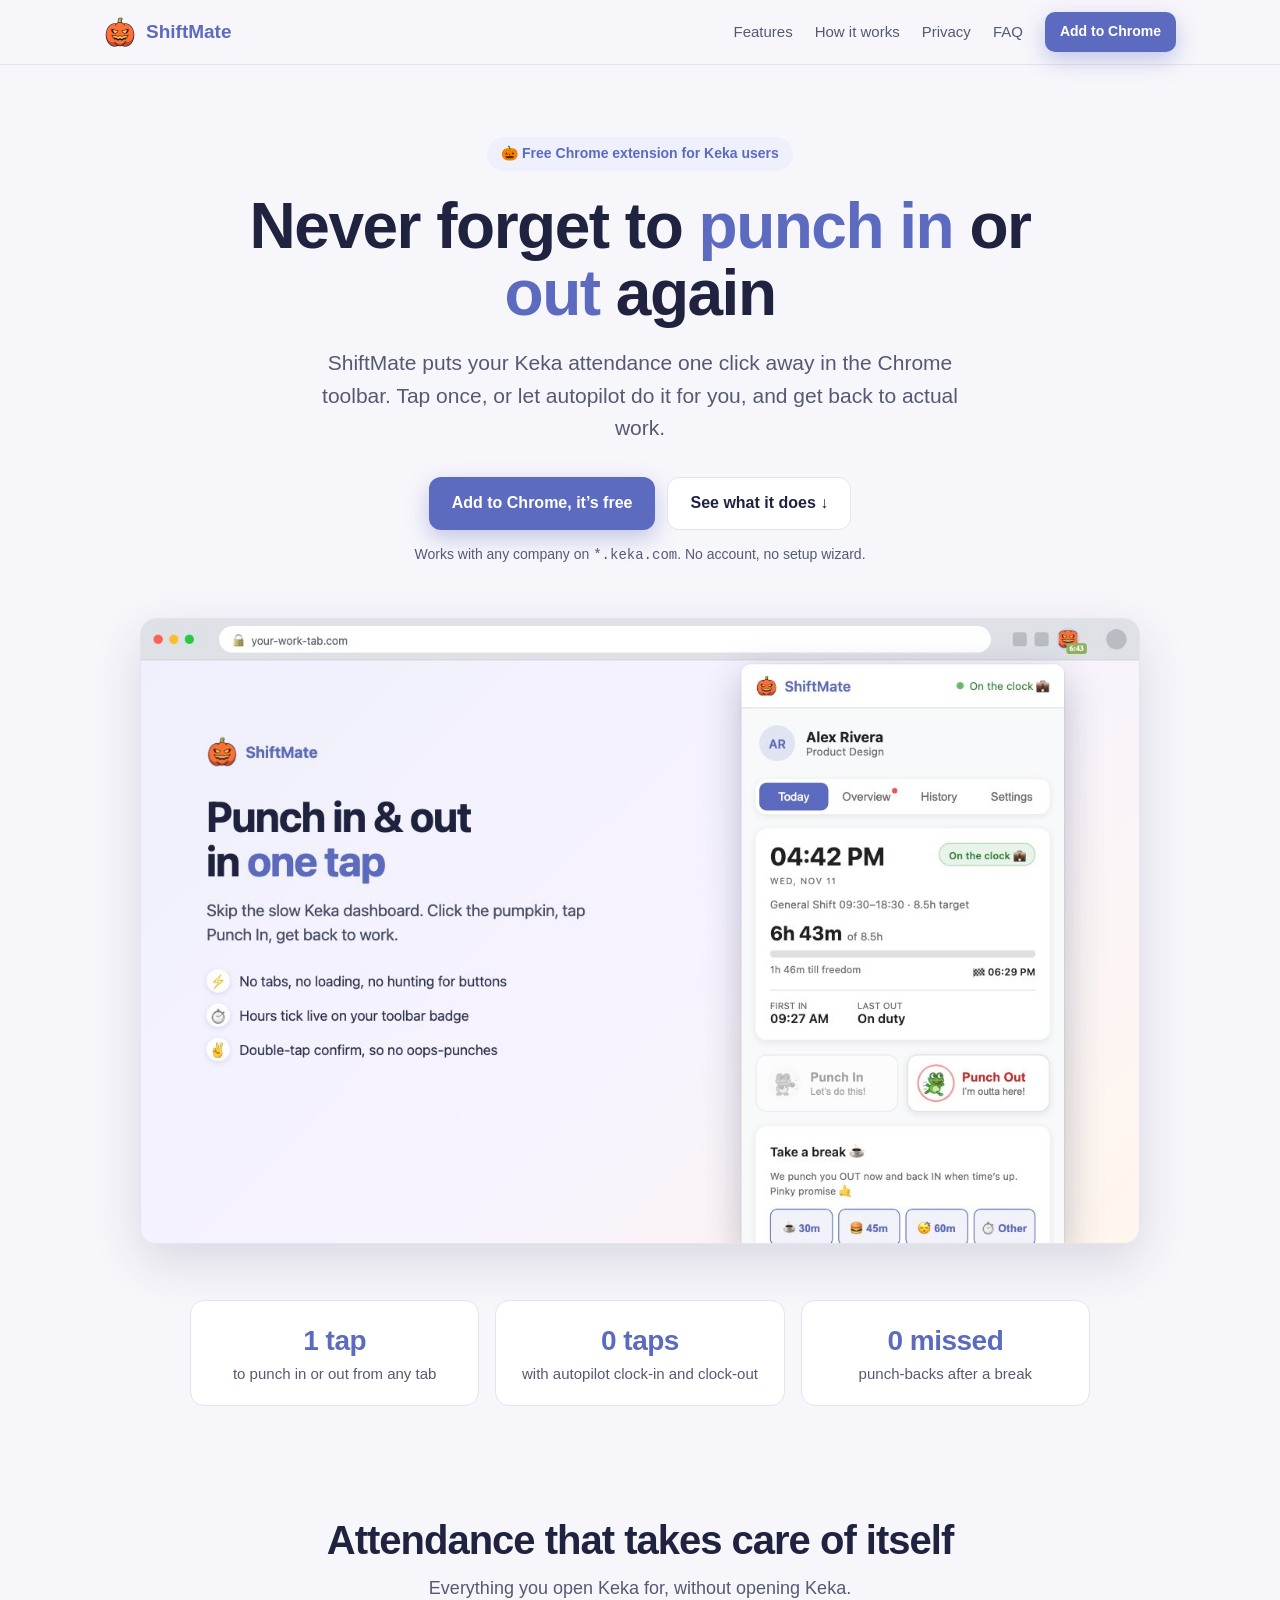
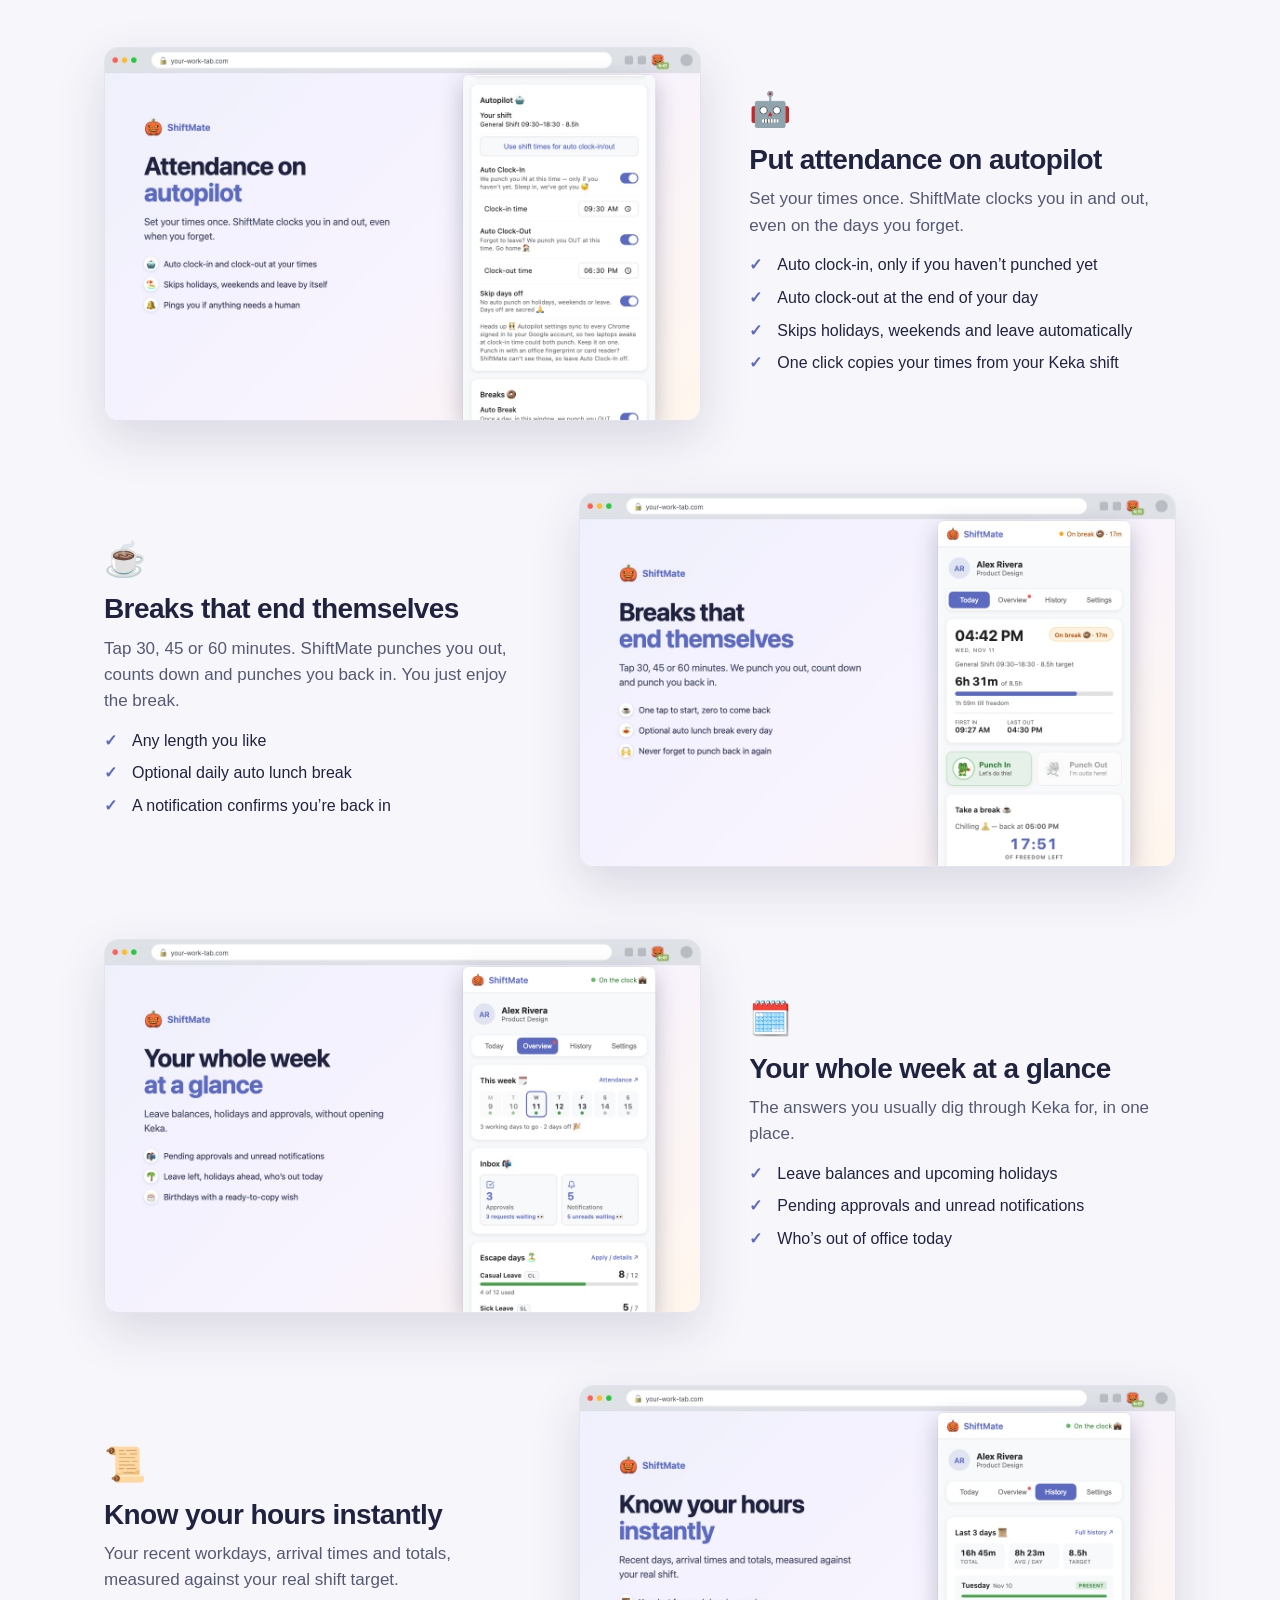
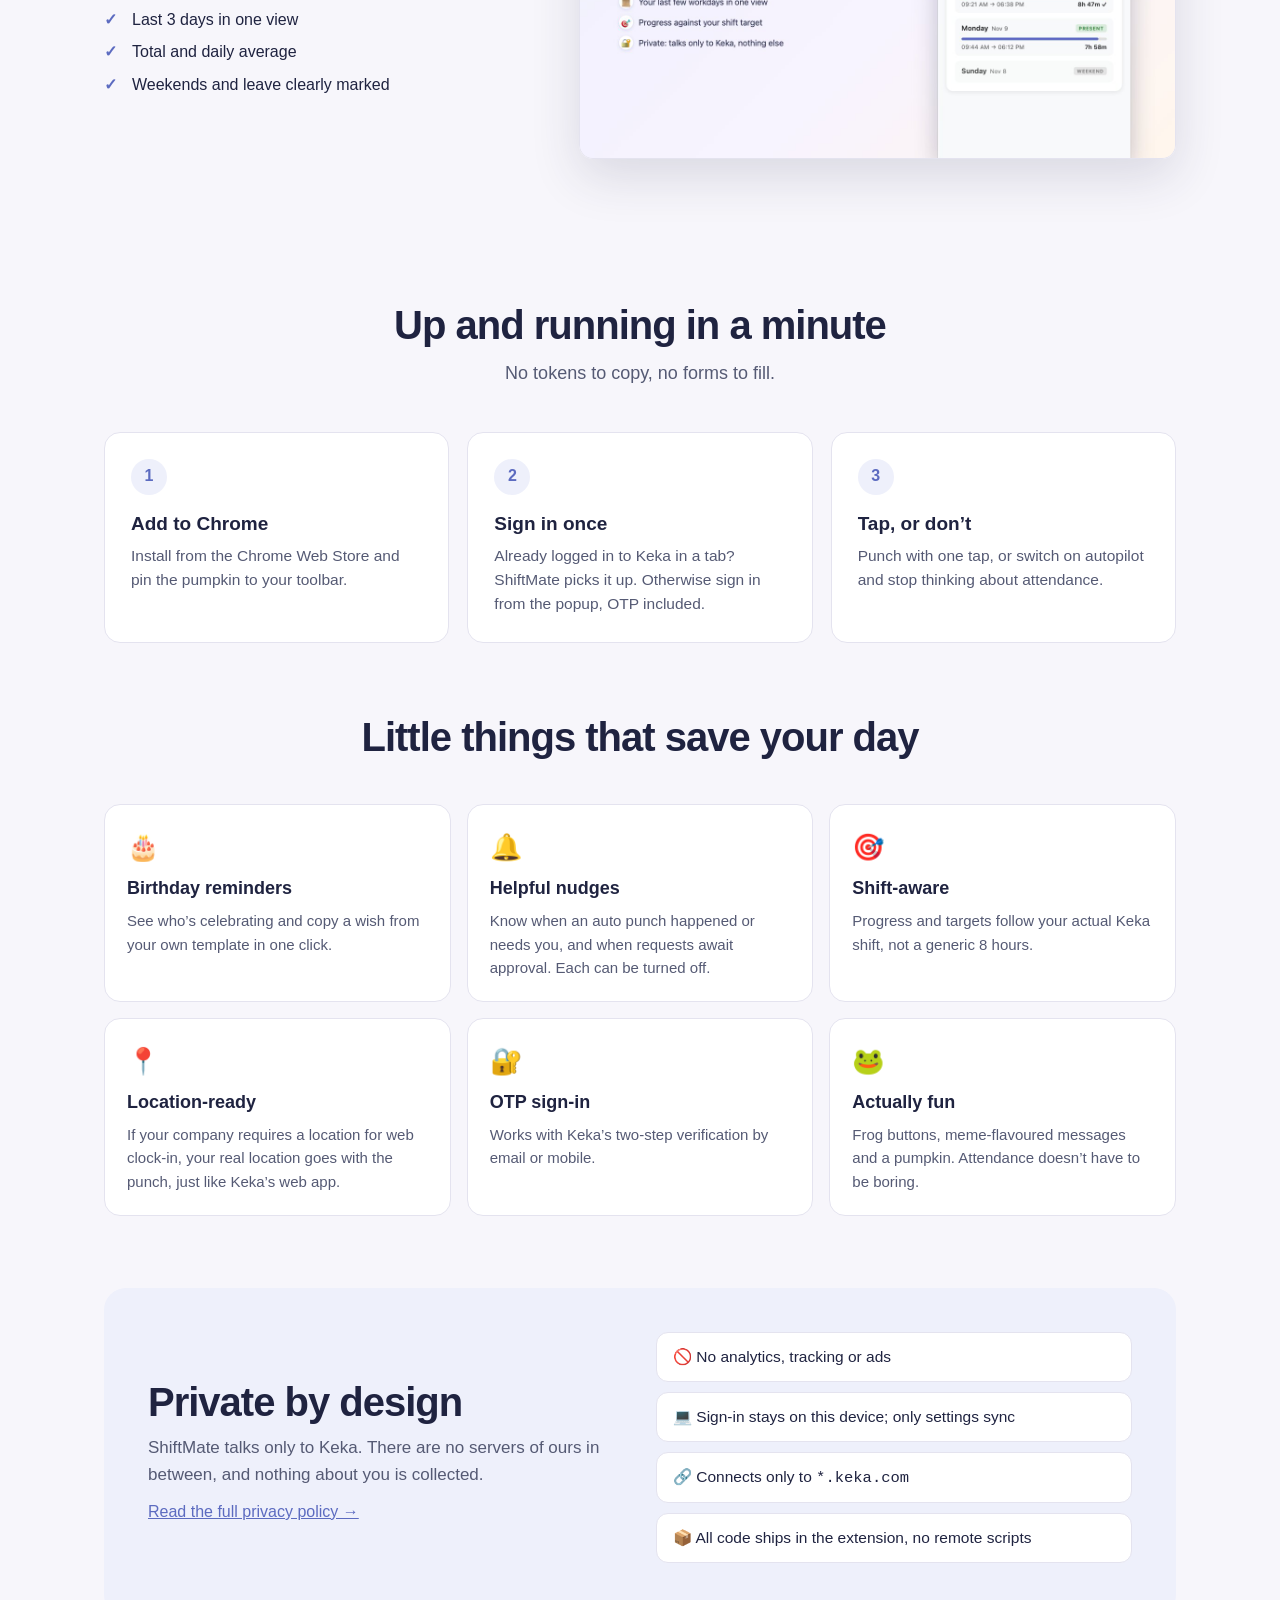
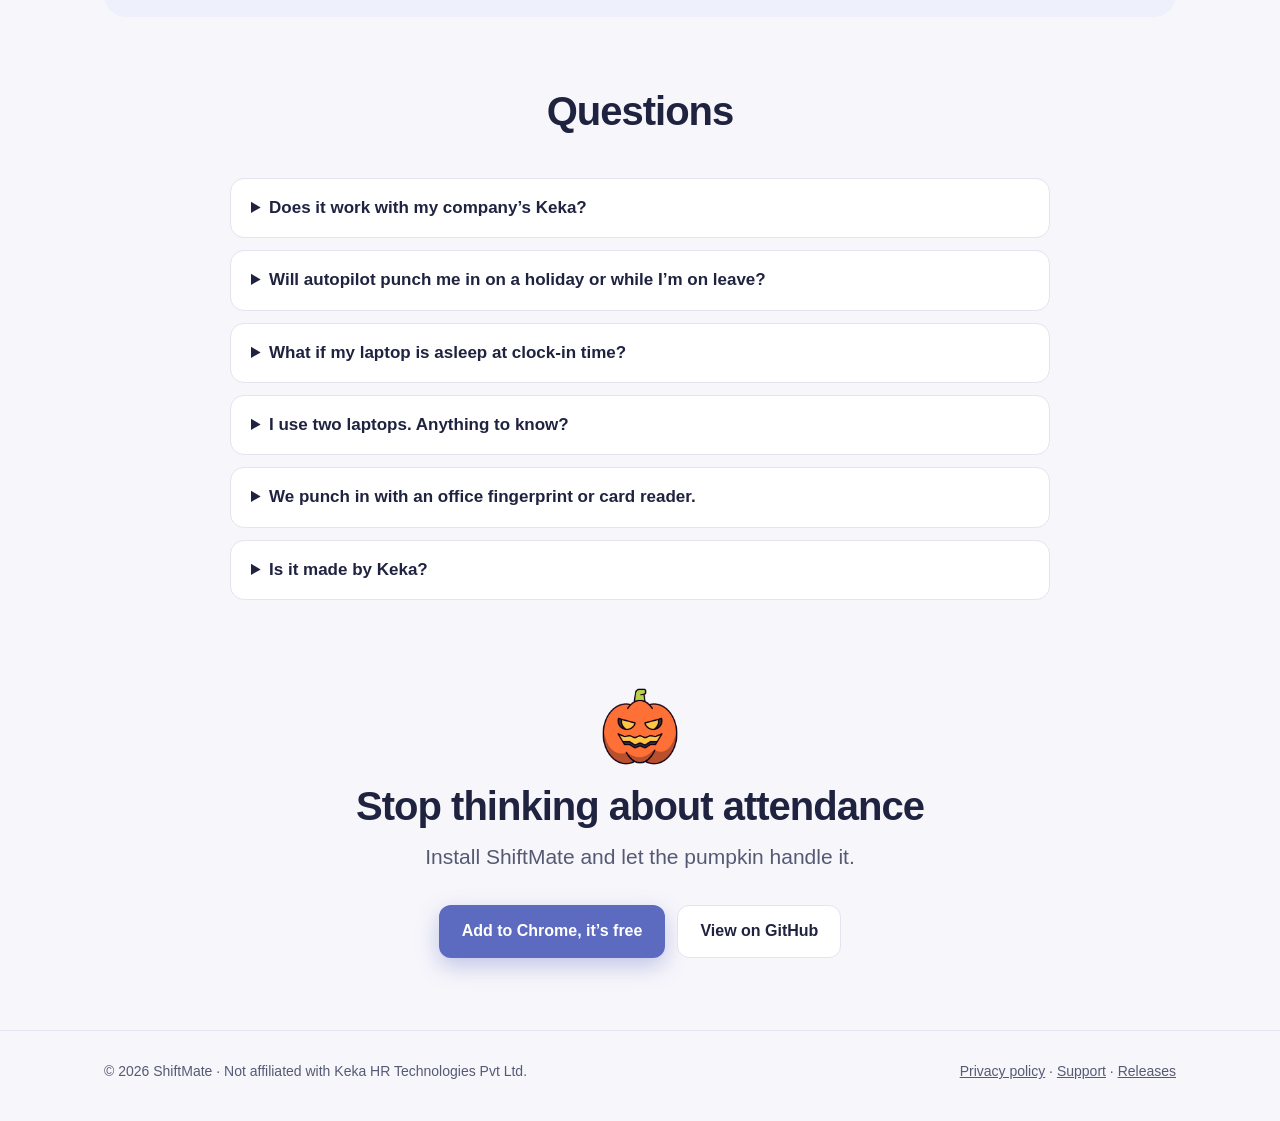
==== commit 303a3171: "Fix squashed images on landing page" ====
--- a/docs/index.html
+++ b/docs/index.html
@@ -46,7 +46,7 @@
       line-height: 1.55;
     }
     a { color: var(--primary); }
-    img { max-width: 100%; display: block; }
+    img { max-width: 100%; height: auto; display: block; }
     .wrap { max-width: 1120px; margin: 0 auto; padding: 0 24px; }
 
     /* Nav */
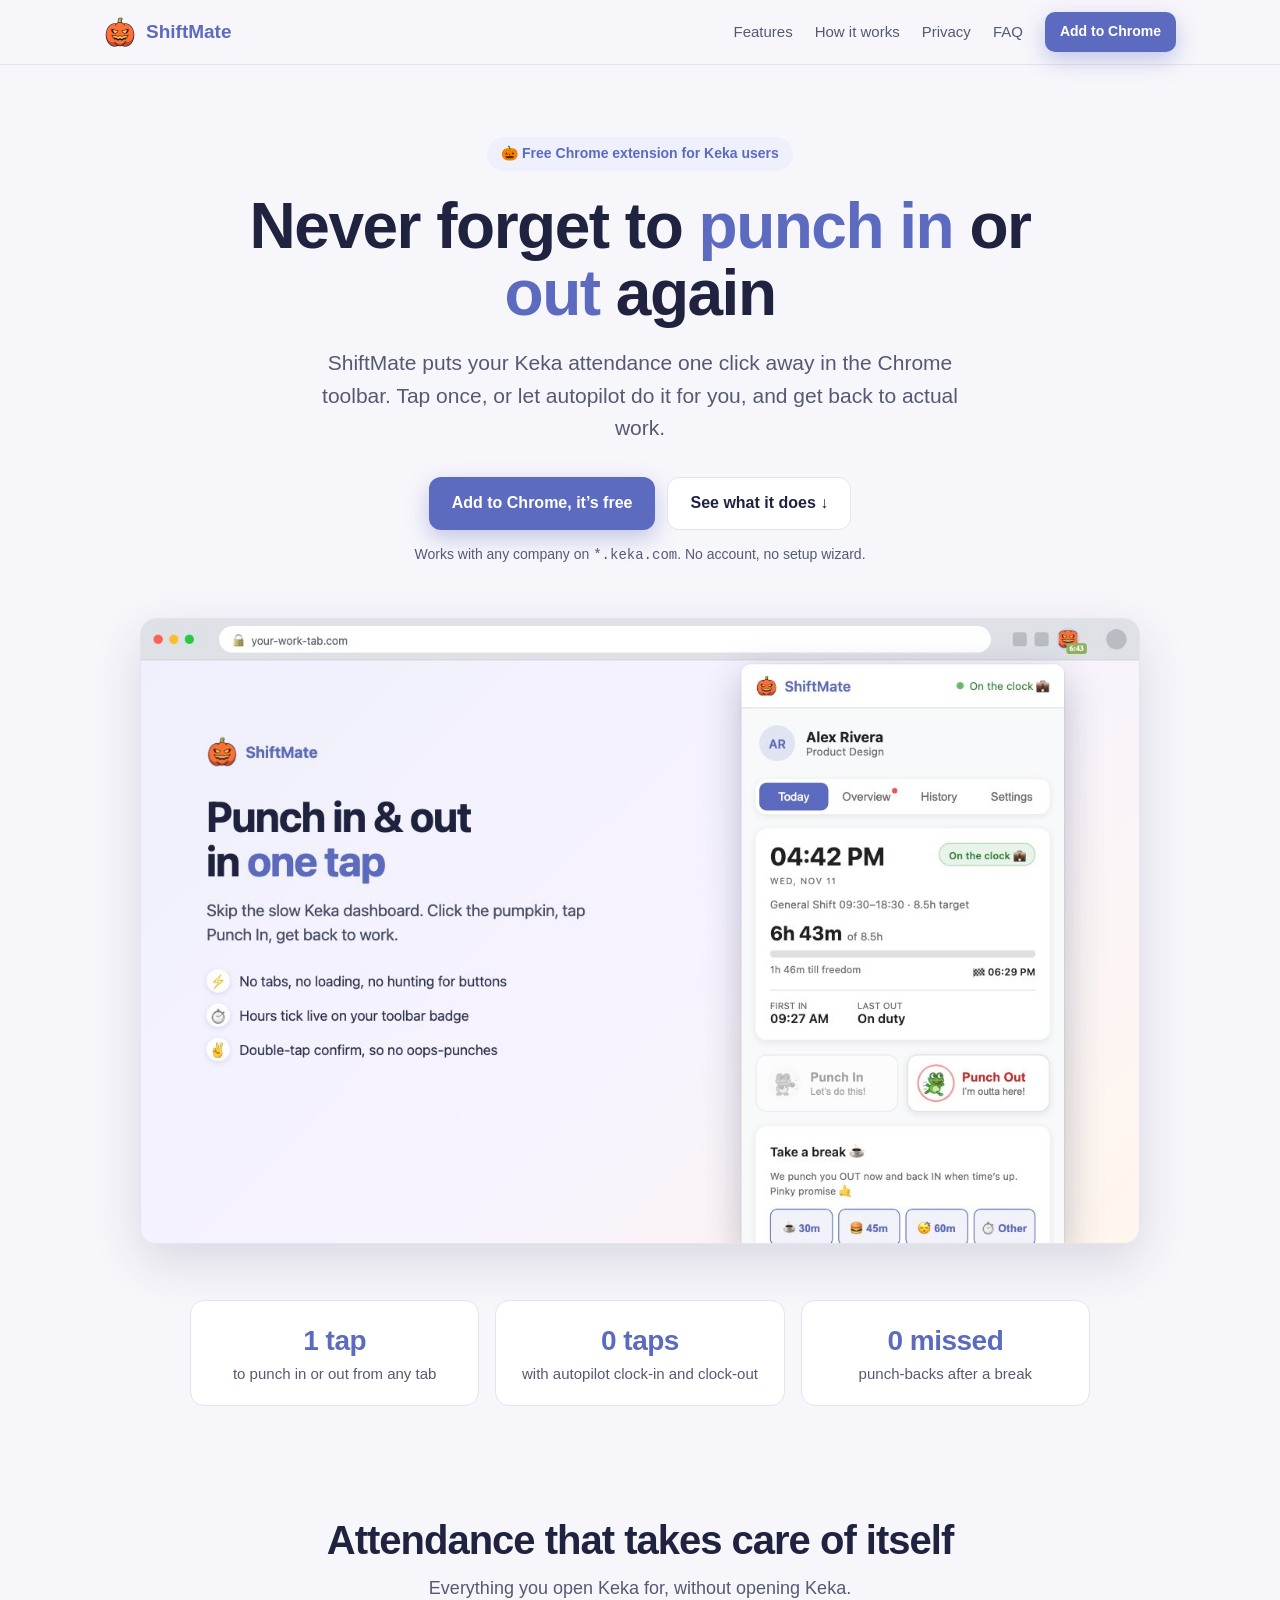
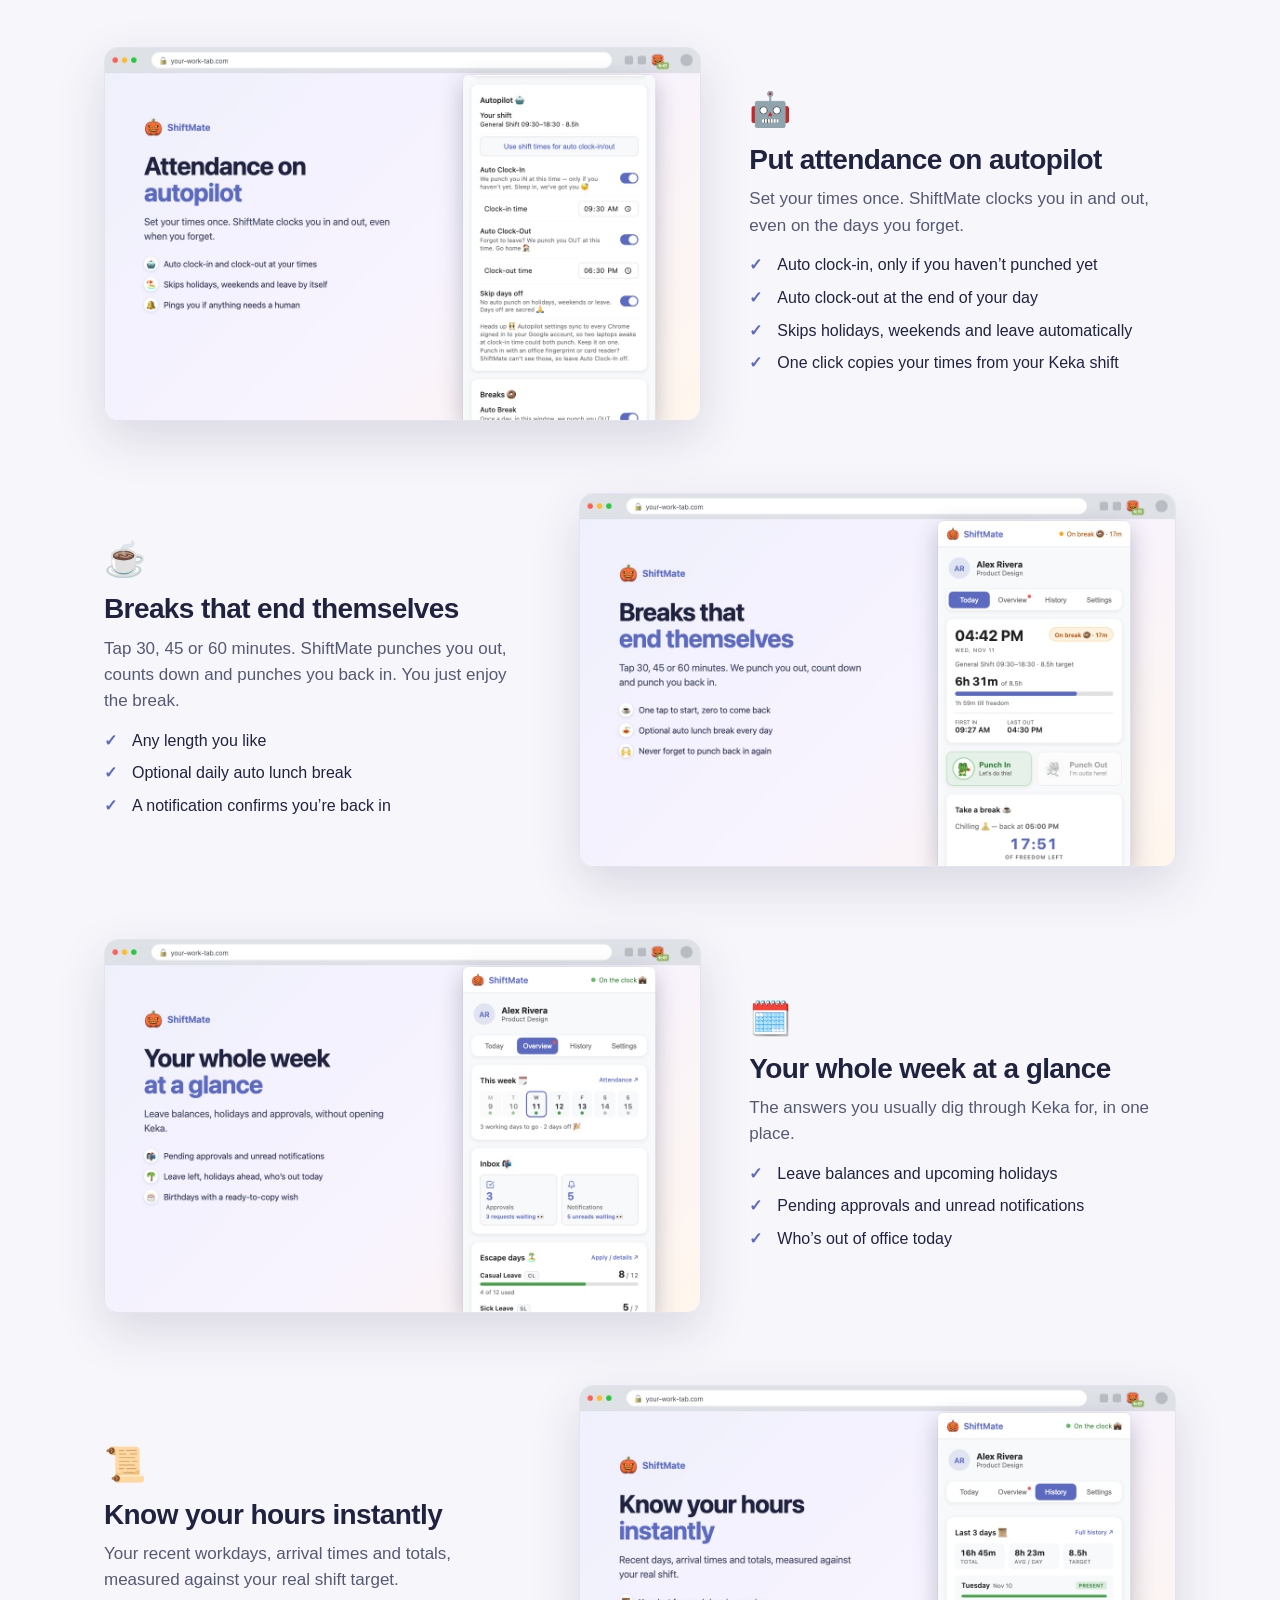
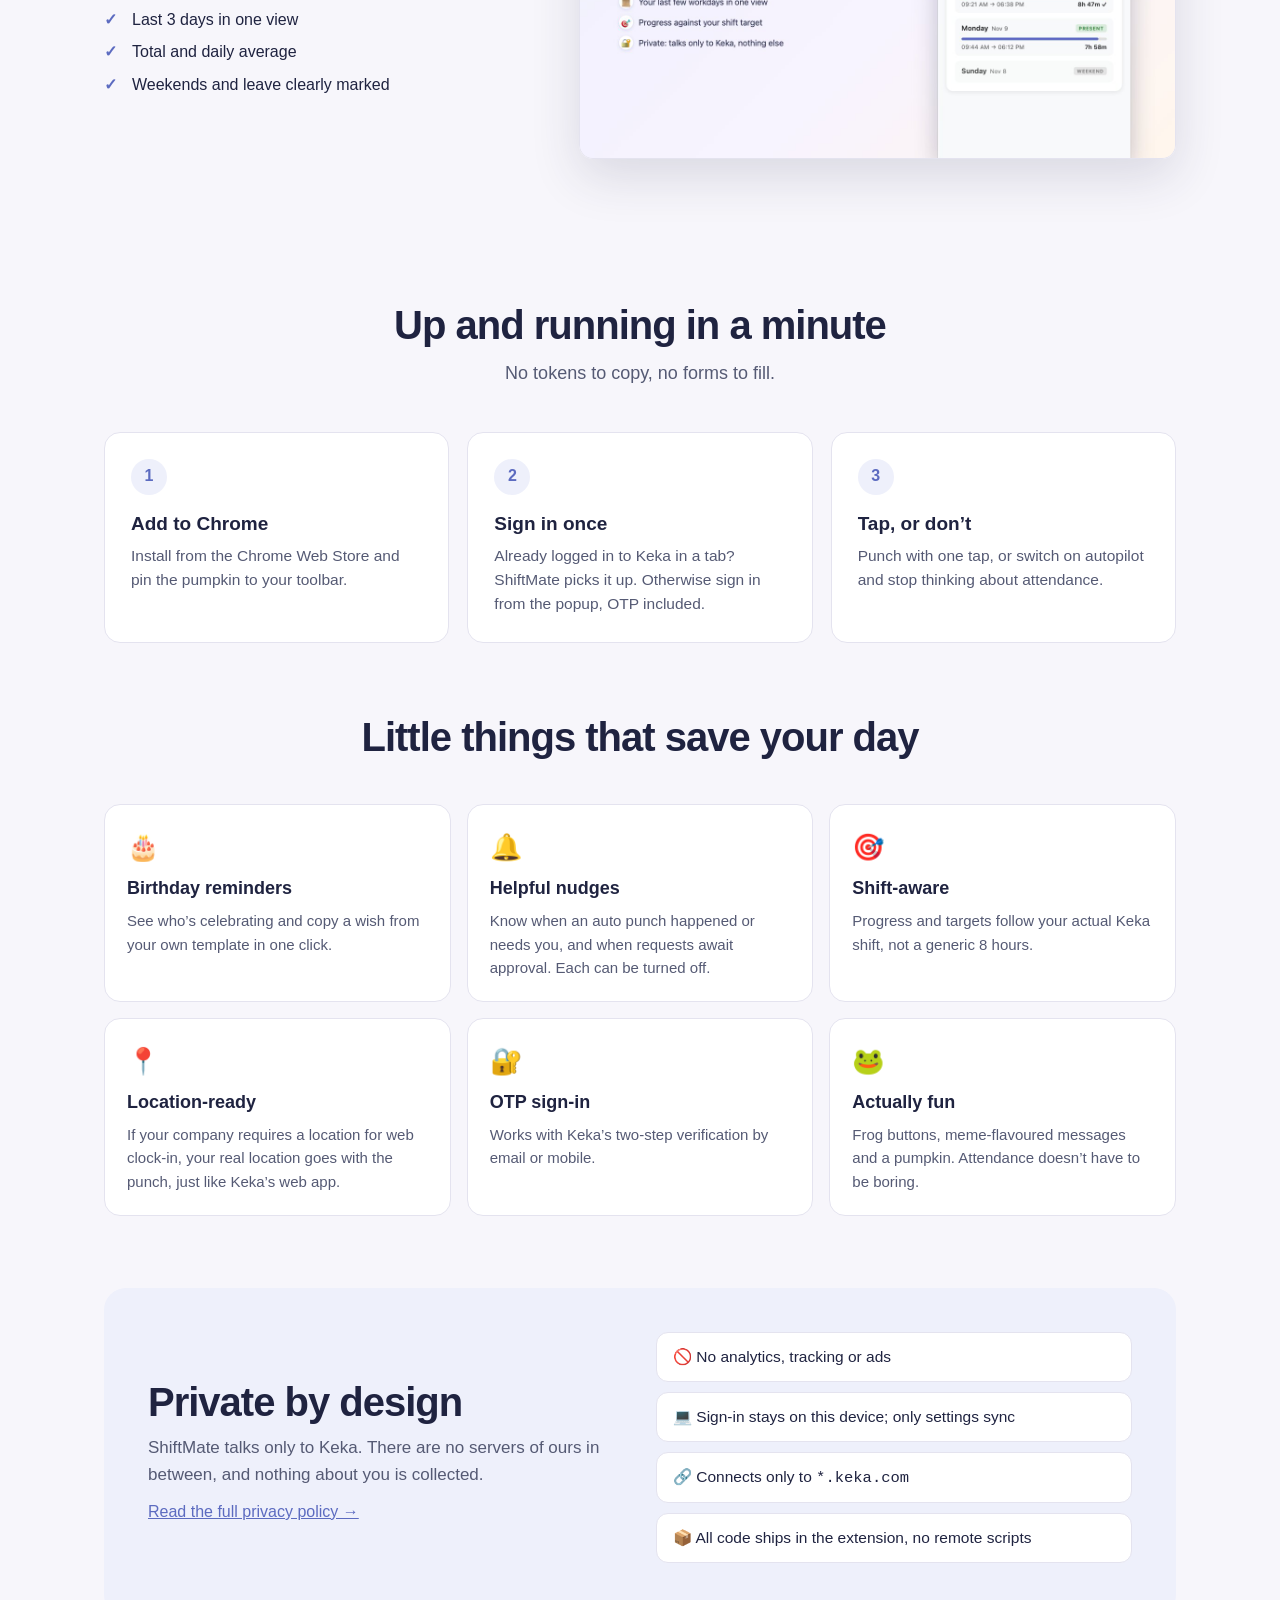
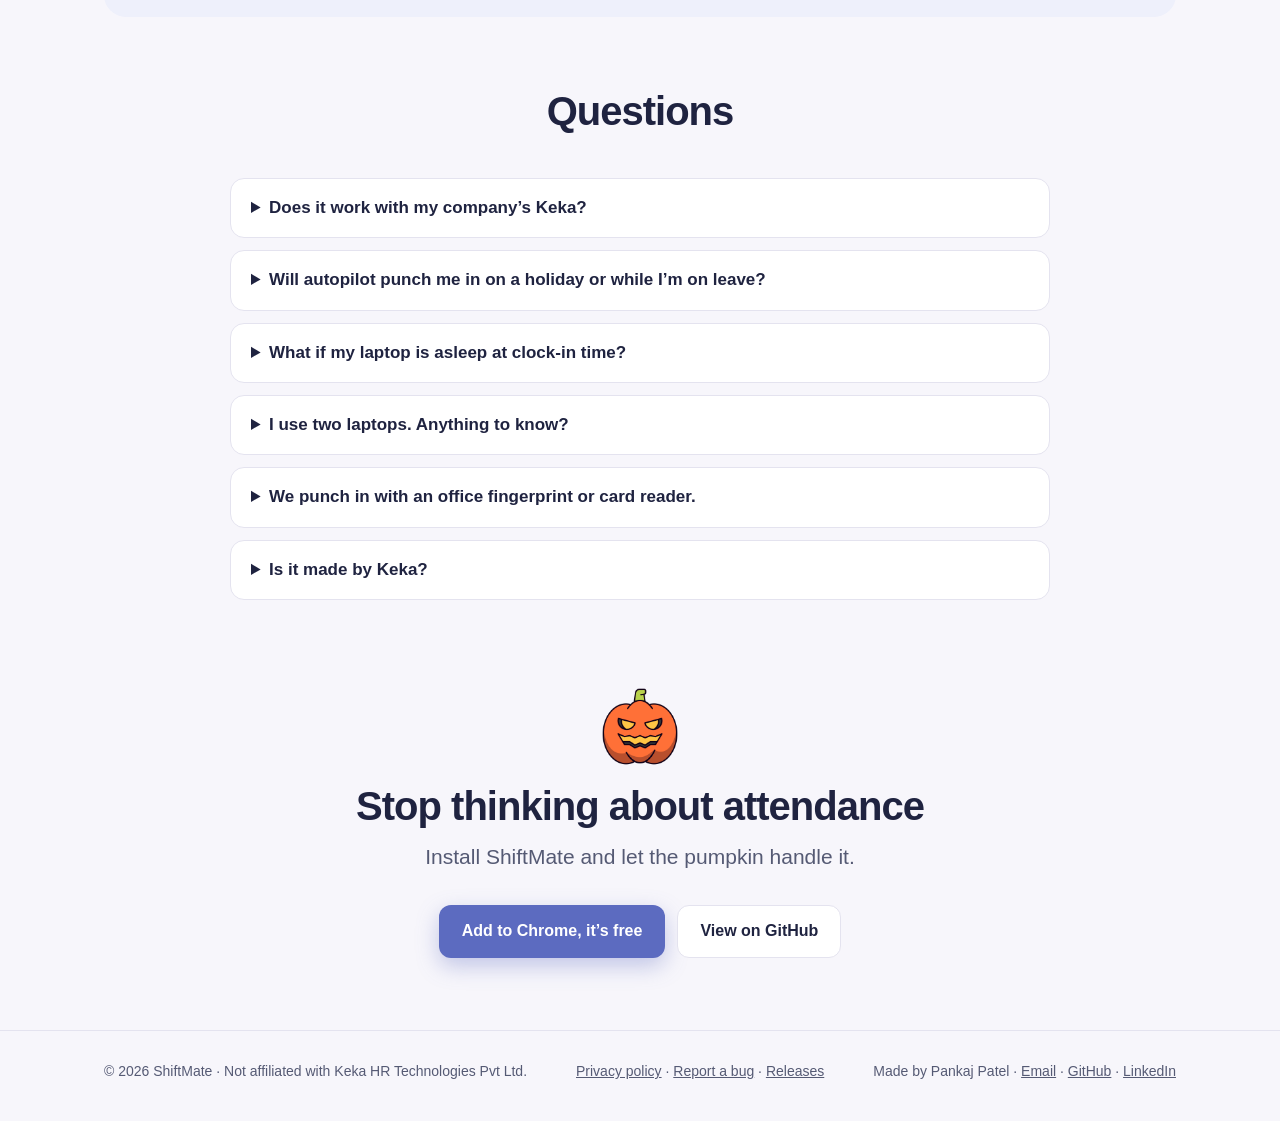
==== commit 8f2dd87b: "ShiftMate v1.3.2: Firefox build and About card - Firefox support: scripts/build.mjs builds Chrome an" ====
--- a/docs/index.html
+++ b/docs/index.html
@@ -337,7 +337,8 @@
 <footer>
   <div class="wrap">
     <span>© 2026 ShiftMate · Not affiliated with Keka HR Technologies Pvt Ltd.</span>
-    <span><a href="privacy.html">Privacy policy</a> · <a href="https://github.com/pankaj1980patel/shiftmaker/issues">Support</a> · <a href="https://github.com/pankaj1980patel/shiftmaker/releases/latest">Releases</a></span>
+    <span><a href="privacy.html">Privacy policy</a> · <a href="https://github.com/pankaj1980patel/shiftmaker/issues/new?labels=bug">Report a bug</a> · <a href="https://github.com/pankaj1980patel/shiftmaker/releases/latest">Releases</a></span>
+    <span>Made by Pankaj Patel · <a href="mailto:pantherpatel1980@gmail.com?subject=ShiftMate">Email</a> · <a href="https://github.com/pankaj1980patel">GitHub</a> · <a href="https://www.linkedin.com/in/pankaj-patel-72332b228/">LinkedIn</a></span>
   </div>
 </footer>
 
